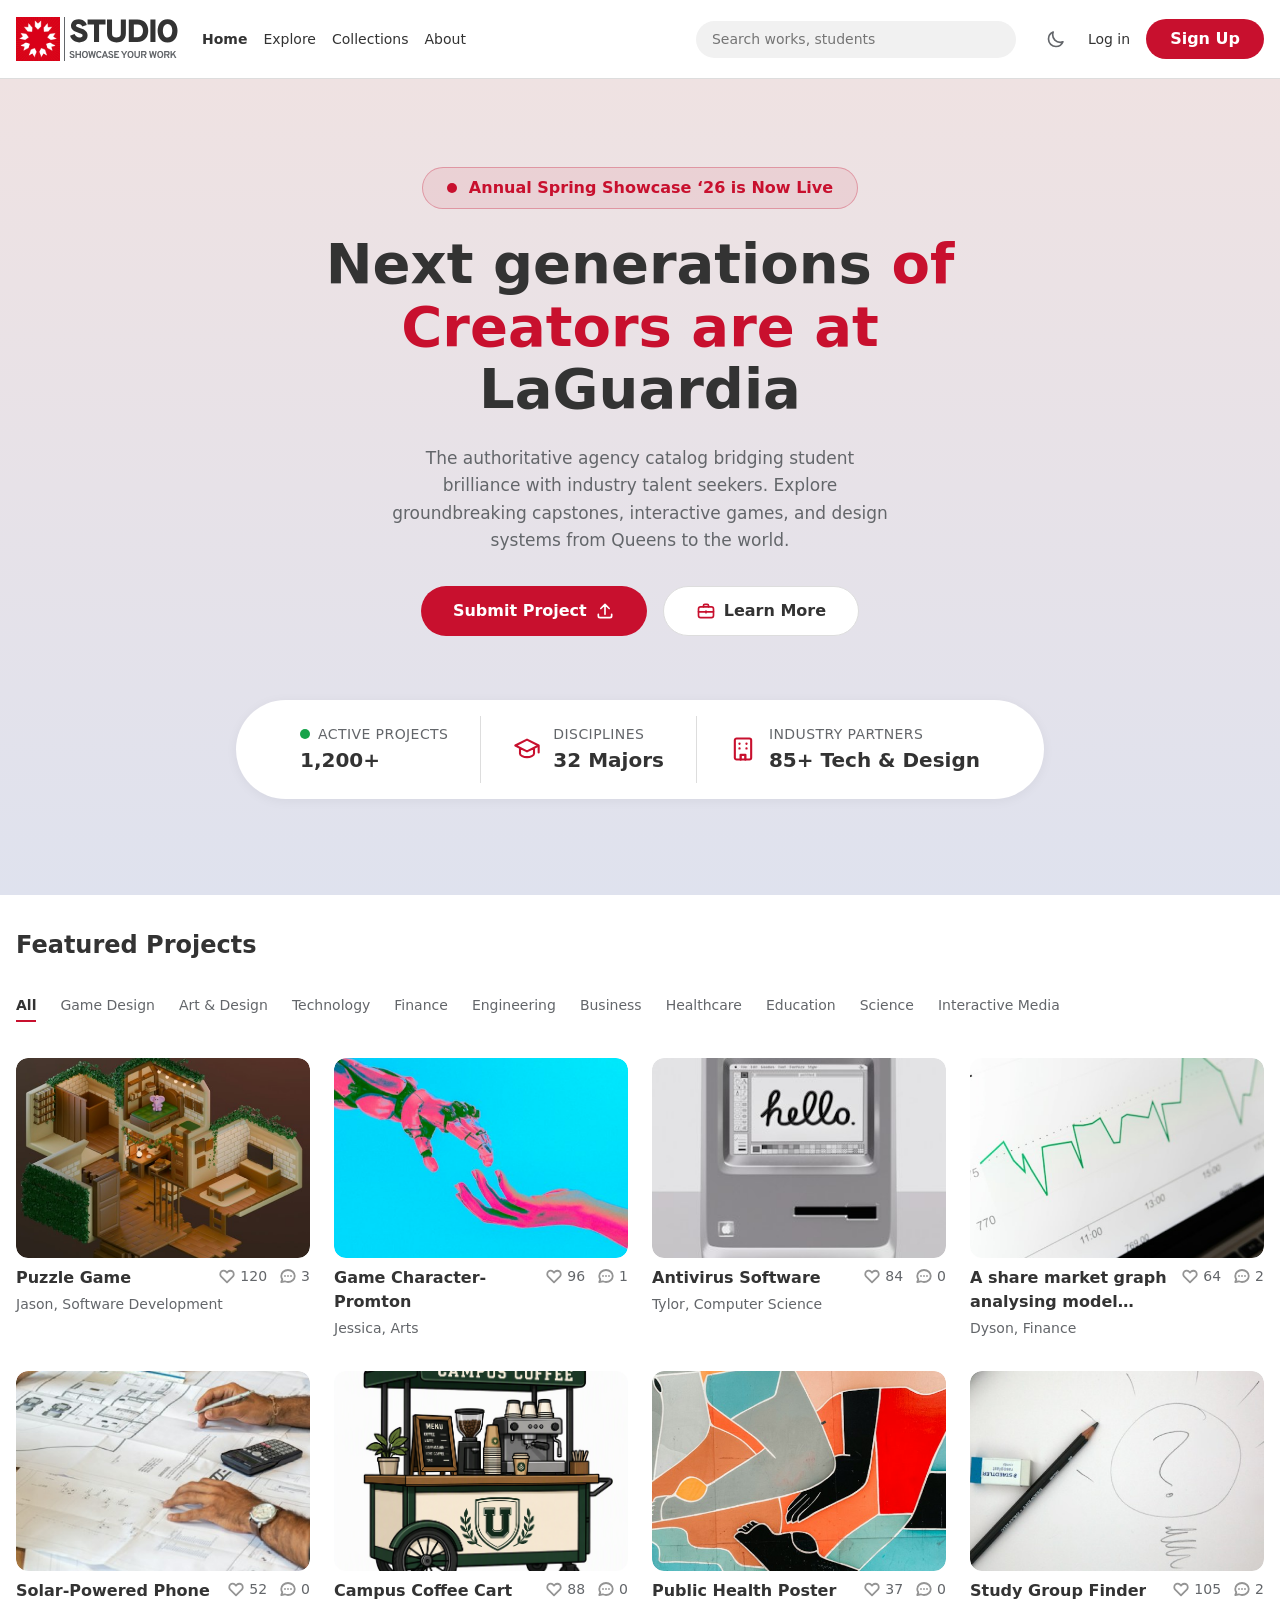
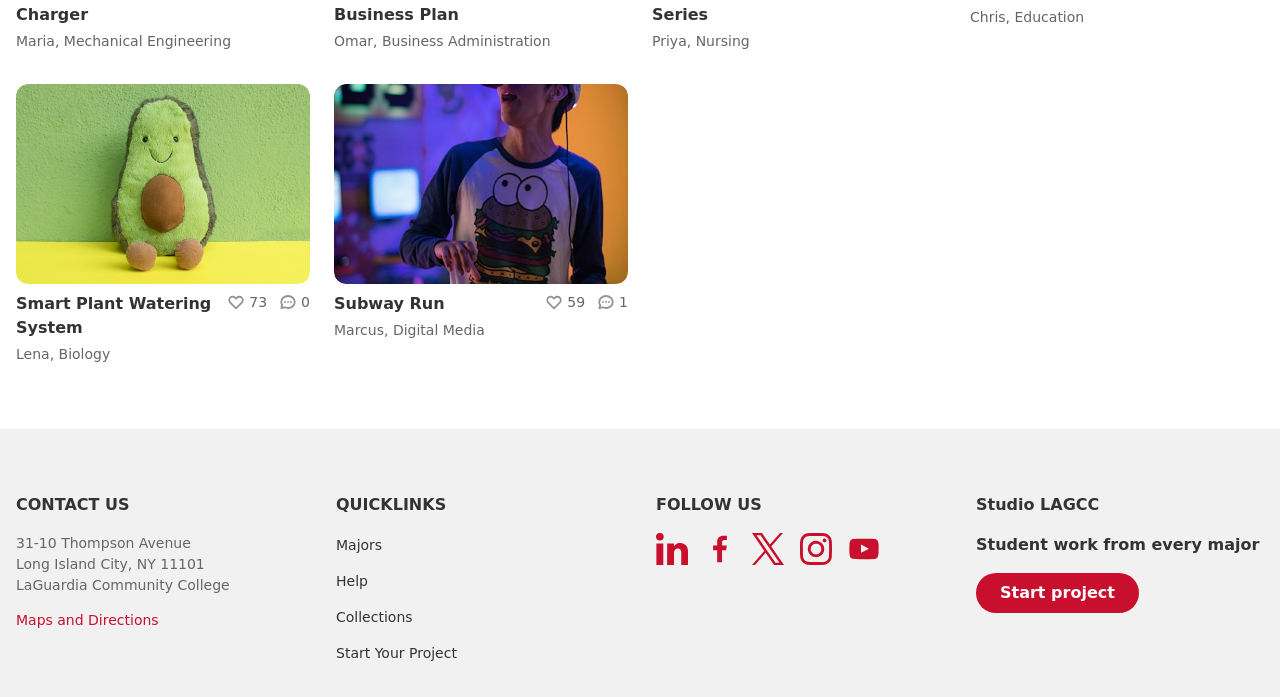
==== index.html @ 6a5e12cf "Update index.html" ====
<!doctype html>
<html lang="en">
<head>
  <meta charset="utf-8">
  <meta name="viewport" content="width=device-width, initial-scale=1">
  <title>LAGCC STUDIO</title>
  <link rel="stylesheet" href="css/variables.css">
  <link rel="stylesheet" href="css/styles.css">
  <link rel="stylesheet" href="css/components.css">
  <script src="js/theme.js"></script>
</head>
<body>
  <header class="site-header">
    <div class="container site-header__inner">
      <a class="site-logo" href="index.html"><img class="logo--light" src="assets/images/logo-horizontal.svg" alt="LAGCC STUDIO, home" width="162" height="46"><img class="logo--dark" src="assets/images/logo-horizontal-dark.svg" alt="LAGCC STUDIO, home" width="162" height="46"></a>
      <nav class="site-nav" aria-label="Main">
        <ul>
          <li><a href="index.html" aria-current="page">Home</a></li>
          <li><a href="index.html#projects">Explore</a></li>
          <li><a href="index.html">Collections</a></li>
          <li><a href="index.html">About</a></li>
        </ul>
      </nav>
      <input class="site-search" id="site-search" type="search" placeholder="Search works, students" aria-label="Search projects">
      <div class="site-actions">
        <button class="icon-button icon-button--plain" type="button" id="theme-toggle" aria-label="Switch to dark theme">
          <svg class="icon-moon" width="24" height="24" viewBox="0 0 24 24" fill="none" aria-hidden="true"><path d="M20.3542 15.3542C19.3176 15.7708 18.1856 16.0001 17 16.0001C12.0294 16.0001 8 11.9706 8 7.00006C8 5.81449 8.22924 4.68246 8.64581 3.64587C5.33648 4.9758 3 8.21507 3 12.0001C3 16.9706 7.02944 21.0001 12 21.0001C15.785 21.0001 19.0243 18.6636 20.3542 15.3542Z" stroke="currentColor" stroke-width="2" stroke-linecap="round" stroke-linejoin="round"/></svg>
          <svg class="icon-sun" width="24" height="24" viewBox="0 0 24 24" fill="none" aria-hidden="true" hidden><circle cx="12" cy="12" r="4" stroke="currentColor" stroke-width="2"/><path d="M12 2v2M12 20v2M4.93 4.93l1.41 1.41M17.66 17.66l1.41 1.41M2 12h2M20 12h2M4.93 19.07l1.41-1.41M17.66 6.34l1.41-1.41" stroke="currentColor" stroke-width="2" stroke-linecap="round"/></svg>
        </button>
        <a class="header-avatar" id="profile-link" href="my-profile.html" aria-label="Your profile" hidden><svg class="avatar-icon" viewBox="0 0 24 24" fill="currentColor" aria-hidden="true"><circle cx="12" cy="8.5" r="4"/><path d="M4 21c0-4.4 3.6-7 8-7s8 2.6 8 7z"/></svg><img id="header-avatar-img" src="" alt="" hidden></a>
        <a href="login.html" id="auth-link">Log in</a>
        <a class="button" href="signup.html" id="header-cta">Sign Up</a>
      </div>
    </div>
  </header>

  <main>
    <section class="hero" id="hero">
      <div class="container">
        <p class="hero__badge"><span class="hero__badge-dot" aria-hidden="true"></span>Annual Spring Showcase &#8216;26 is Now Live</p>
        <h1>Next generations <span class="hero__accent">of Creators are at</span> LaGuardia</h1>
        <p class="hero__text">The authoritative agency catalog bridging student brilliance with industry talent seekers. Explore groundbreaking capstones, interactive games, and design systems from Queens to the world.</p>
        <div class="hero__actions">
          <a class="button hero__submit" href="submit.html">Submit Project <svg viewBox="0 0 24 24" fill="none" aria-hidden="true"><path d="M12 16V4m0 0L7 9m5-5 5 5M4 16v2a2 2 0 0 0 2 2h12a2 2 0 0 0 2-2v-2" stroke="currentColor" stroke-width="2" stroke-linecap="round" stroke-linejoin="round"/></svg></a>
          <a class="hero__learn" href="#projects"><svg viewBox="0 0 24 24" fill="none" aria-hidden="true"><rect x="3" y="7" width="18" height="13" rx="2.5" stroke="currentColor" stroke-width="2"/><path d="M9 7V5.5A1.5 1.5 0 0 1 10.5 4h3A1.5 1.5 0 0 1 15 5.5V7M3 13h18M12 12v2" stroke="currentColor" stroke-width="2" stroke-linecap="round"/></svg>Learn More</a>
        </div>
        <ul class="hero-stats" aria-label="STUDIO at a glance">
          <li class="hero-stat">
            <span class="hero-stat__label"><span class="hero-stat__dot" aria-hidden="true"></span>Active Projects</span>
            <span class="hero-stat__value">1,200+</span>
          </li>
          <li class="hero-stat hero-stat--icon">
            <svg viewBox="0 0 24 24" fill="none" aria-hidden="true"><path d="M12 4 2 9l10 5 10-5-10-5zM6 11.5V16c0 1.5 3 3 6 3s6-1.5 6-3v-4.5M22 9v6" stroke="currentColor" stroke-width="1.8" stroke-linecap="round" stroke-linejoin="round"/></svg>
            <span class="hero-stat__body"><span class="hero-stat__label">Disciplines</span><span class="hero-stat__value">32 Majors</span></span>
          </li>
          <li class="hero-stat hero-stat--icon">
            <svg viewBox="0 0 24 24" fill="none" aria-hidden="true"><rect x="5" y="3" width="14" height="18" rx="1.5" stroke="currentColor" stroke-width="1.8"/><path d="M9 7.5h.01M15 7.5h.01M9 11.5h.01M15 11.5h.01M10 21v-4h4v4" stroke="currentColor" stroke-width="2" stroke-linecap="round" stroke-linejoin="round"/></svg>
            <span class="hero-stat__body"><span class="hero-stat__label">Industry Partners</span><span class="hero-stat__value">85+ Tech &amp; Design</span></span>
          </li>
        </ul>
      </div>
    </section>

    <section class="section" id="projects">
      <div class="container">
        <h2>Featured Projects</h2>
        <div class="chips" role="group" aria-label="Filter by category">
          <button class="chip" type="button" aria-pressed="true">All</button>
          <button class="chip" type="button" aria-pressed="false">Game Design</button>
          <button class="chip" type="button" aria-pressed="false">Art &amp; Design</button>
          <button class="chip" type="button" aria-pressed="false">Technology</button>
          <button class="chip" type="button" aria-pressed="false">Finance</button>
          <button class="chip" type="button" aria-pressed="false">Engineering</button>
          <button class="chip" type="button" aria-pressed="false">Business</button>
          <button class="chip" type="button" aria-pressed="false">Healthcare</button>
          <button class="chip" type="button" aria-pressed="false">Education</button>
          <button class="chip" type="button" aria-pressed="false">Science</button>
          <button class="chip" type="button" aria-pressed="false">Interactive Media</button>
        </div>
        <div class="project-grid" id="project-grid"></div>
        <p class="visually-hidden" id="result-count" role="status"></p>
        <div class="no-results" id="no-results" hidden>
          <p class="no-results__title" id="no-results-text"></p>
          <p>Try a different word or category.</p>
          <button class="button button--secondary" type="button" id="clear-filters">Clear filters</button>
        </div>
      </div>
    </section>
      <section class="page-message" id="gallery-message" role="status" hidden>
      <p class="page-message__title" id="gallery-message-title"></p>
      <p id="gallery-message-text"></p>
      <button class="button button--secondary" type="button" id="gallery-retry" hidden>Try Again</button>
    </section>
  </main>

    <template id="project-card-template">
          <article class="project-card">
            <div class="project-card__media">
              <a href="#"><img class="project-card__image" src="" alt=""></a>
              <div class="project-card__tools">
                <button class="icon-button" type="button" aria-pressed="false" aria-label="Save project"><svg viewBox="0 0 36 36" fill="none" aria-hidden="true"><path d="M23.8346 25.5V12.1667C23.8346 11.2462 23.0884 10.5 22.168 10.5H13.8346C12.9142 10.5 12.168 11.2462 12.168 12.1667V25.5L18.0013 22.5833L23.8346 25.5Z" stroke="currentColor" stroke-width="2" stroke-linecap="round" stroke-linejoin="round"/></svg></button>
                <button class="icon-button" type="button" aria-label="Share project"><svg viewBox="40 0 36 36" fill="none" aria-hidden="true"><path d="M55.2366 19.1183C55.4051 18.7818 55.5 18.402 55.5 18C55.5 17.598 55.4051 17.2182 55.2366 16.8817M55.2366 19.1183C54.8261 19.9376 53.9787 20.5 53 20.5C51.6193 20.5 50.5 19.3807 50.5 18C50.5 16.6193 51.6193 15.5 53 15.5C53.9787 15.5 54.8261 16.0624 55.2366 16.8817M55.2366 19.1183L60.7634 21.8817M55.2366 16.8817L60.7634 14.1183M60.7634 14.1183C61.1739 14.9376 62.0213 15.5 63 15.5C64.3807 15.5 65.5 14.3807 65.5 13C65.5 11.6193 64.3807 10.5 63 10.5C61.6193 10.5 60.5 11.6193 60.5 13C60.5 13.402 60.5949 13.7818 60.7634 14.1183ZM60.7634 21.8817C60.5949 22.2182 60.5 22.598 60.5 23C60.5 24.3807 61.6193 25.5 63 25.5C64.3807 25.5 65.5 24.3807 65.5 23C65.5 21.6193 64.3807 20.5 63 20.5C62.0213 20.5 61.1739 21.0624 60.7634 21.8817Z" stroke="currentColor" stroke-width="2" stroke-linecap="round" stroke-linejoin="round"/></svg></button>
              </div>
            </div>
            <div class="project-card__row">
              <h3 class="project-card__title"><a href="#"></a></h3>
              <p class="project-card__stats">
                <span class="stat"><svg viewBox="0 0 20 22" fill="none" aria-hidden="true"><path d="M3.59835 11.5683C2.13388 10.1039 2.13388 7.7295 3.59835 6.26504C5.06282 4.80057 7.43718 4.80057 8.90165 6.26504L10 7.36343L11.0983 6.26504C12.5628 4.80057 14.9372 4.80057 16.4016 6.26504C17.8661 7.7295 17.8661 10.1039 16.4017 11.5683L10 17.97L3.59835 11.5683Z" stroke="currentColor" stroke-width="2" stroke-linecap="round" stroke-linejoin="round"/></svg><span class="js-likes"></span><span class="visually-hidden"> likes</span></span>
                <span class="stat"><svg viewBox="52 0 20 22" fill="none" aria-hidden="true"><path d="M58.6667 11H58.675M62 11H62.0083M65.3333 11H65.3417M69.5 11C69.5 14.6819 66.1421 17.6666 62 17.6666C60.7173 17.6666 59.5098 17.3804 58.4539 16.8759L54.5 17.6666L55.6625 14.5667C54.9263 13.5353 54.5 12.3119 54.5 11C54.5 7.31808 57.8579 4.33331 62 4.33331C66.1421 4.33331 69.5 7.31808 69.5 11Z" stroke="currentColor" stroke-width="2" stroke-linecap="round" stroke-linejoin="round"/></svg><span class="js-comments"></span><span class="visually-hidden"> comments</span></span>
              </p>
            </div>
            <p class="project-card__meta"><a class="js-creator" href="#"></a>, <span class="js-major"></span></p>
          </article>
  </template>

  <footer class="site-footer">
    <div class="container site-footer__grid">
      <section class="footer-col" aria-labelledby="footer-contact">
        <h2 class="footer-col__title" id="footer-contact">Contact Us</h2>
        <address class="footer-address">
          31-10 Thompson Avenue<br>
          Long Island City, NY 11101<br>
          LaGuardia Community College
        </address>
        <a class="footer-link--accent" href="https://www.google.com/maps/search/?api=1&amp;query=31-10+Thompson+Avenue+Long+Island+City+NY+11101">Maps and Directions</a>
      </section>

      <section class="footer-col" aria-labelledby="footer-links">
        <h2 class="footer-col__title" id="footer-links">Quicklinks</h2>
        <ul>
          <li><a href="#">Majors</a></li>
          <li><a href="#">Help</a></li>
          <li><a href="index.html">Collections</a></li>
          <li><a href="submit.html">Start Your Project</a></li>
        </ul>
      </section>

      <section class="footer-col" aria-labelledby="footer-follow">
        <h2 class="footer-col__title" id="footer-follow">Follow Us</h2>
        <!-- LaGuardia CC official accounts -->
        <ul class="footer-social">
          <li><a href="https://www.linkedin.com/school/laguardia-community-college/" target="_blank" rel="noopener noreferrer" aria-label="LinkedIn (opens in a new tab)"><img src="assets/icons/linkedin.svg" alt="" width="32" height="32"></a></li>
          <li><a href="https://www.facebook.com/LaGuardiaCC" target="_blank" rel="noopener noreferrer" aria-label="Facebook (opens in a new tab)"><img src="assets/icons/facebook.svg" alt="" width="32" height="32"></a></li>
          <li><a href="https://x.com/LaGuardiaCC" target="_blank" rel="noopener noreferrer" aria-label="X (opens in a new tab)"><img src="assets/icons/x.svg" alt="" width="32" height="32"></a></li>
          <li><a href="https://www.instagram.com/LaGuardiaCC/" target="_blank" rel="noopener noreferrer" aria-label="Instagram (opens in a new tab)"><img src="assets/icons/instagram.svg" alt="" width="32" height="32"></a></li>
          <li><a href="https://www.youtube.com/user/LaGuardiaCCollege" target="_blank" rel="noopener noreferrer" aria-label="YouTube (opens in a new tab)"><img src="assets/icons/youtube.svg" alt="" width="32" height="32"></a></li>
        </ul>
      </section>

      <section class="footer-col" aria-labelledby="footer-brand">
        <h2 class="footer-col__title footer-col__title--brand" id="footer-brand">Studio LAGCC</h2>
        <p>Student work from every major</p>
        <a class="button" href="submit.html">Start project</a>
      </section>
    </div>
  </footer>
  <script src="js/auth.js"></script>
  <script src="js/data.js"></script>
  <script src="js/bookmarks.js"></script>
  <script src="js/cards.js"></script>
  <script src="js/filter.js"></script>
  <script src="js/app.js"></script>
</body>
</html>
---- css/variables.css ----
:root {
  /* colors */
  --color-brand-red: #C8102E;   /* from Figma */
  --color-bg: #FFFFFF;
  --color-surface: #F1F1F1;
  --color-text: #333333;
  --color-text-muted: #63666A;
  --color-border: #DDDDDD;
  --color-focus: #1A5FD0;
  --color-brand-red-hover: #A80D26;   /* darker red for button hover */
  --color-link-hover: #C8102E;        /* text turns red on hover */
  --transition: 0.18s ease;
  --hero-from: #EFE2E2;               /* hero gradient, top to bottom */
  --hero-to: #DFE2EE;

  /* typography (system fonts until the real ones are confirmed) */
  --font-body: system-ui, -apple-system, "Segoe UI", Roboto, sans-serif;
  --text-sm: 0.875rem;
  --text-base: 1rem;
  --text-lg: 1.25rem;
  --text-xl: clamp(1.75rem, 4vw, 3rem); /* grows and shrinks with the screen */

  /* spacing */
  --space-1: 4px;
  --space-2: 8px;
  --space-3: 12px;
  --space-4: 16px;
  --space-6: 24px;
  --space-8: 32px;
  --space-12: 64px;

  /* layout */
  --container-max: 1440px;
  --gutter: 16px;
  --radius: 8px;
  --radius-card: 12px;
}

/* dark theme: theme.js sets data-theme="dark" on <html>. Colors sampled from the Figma dark frames. */
[data-theme="dark"] {
  color-scheme: dark;
  --color-bg: #1E1E1E;
  --color-surface: #333333;
  --color-text: #F1F1F1;
  --color-text-muted: #949494;
  --color-border: #3A3A3A;   /* not visible in the Figma frames, so this is our guess */
  --color-focus: #7AB0FF;
  --color-brand-red-hover: #E02344;   /* lighter in dark mode so it stays visible */
  --hero-from: #2A1E21;
  --hero-to: #1F2230;
  --color-link-hover: #FF7A8A;        /* the brand red is too dark to read as text on dark */
}
---- css/styles.css ----
*, *::before, *::after { box-sizing: border-box; }

body {
  margin: 0;
  font-family: var(--font-body);
  font-size: var(--text-base);
  line-height: 1.5;
  color: var(--color-text);
  background: var(--color-bg);
}

img { max-width: 100%; display: block; }

[hidden] { display: none !important; }

:focus-visible { outline: 3px solid var(--color-focus); outline-offset: 2px; }

/* centered, never wider than 1440px, shrinks on small screens */
.container {
  width: 100%;
  max-width: var(--container-max);
  margin-inline: auto;
  padding-inline: var(--gutter);
}

/* buttons and icon buttons */
.button {
  display: inline-block;
  padding: var(--space-2) var(--space-6);
  background: var(--color-brand-red);
  color: #fff;
  font-weight: 600;
  text-decoration: none;
  border-radius: 999px;
}
.icon-button {
  width: 32px;
  height: 32px;
  border: 0;
  border-radius: 50%;
  background: var(--color-bg);
  cursor: pointer;
}
.icon-button--plain {
  display: grid;
  place-items: center;
  background: none;
  color: var(--color-text-muted);   /* the icon takes this color */
}

/* header */
.site-header { border-bottom: 1px solid var(--color-border); }
.site-header__inner {
  display: flex;
  flex-wrap: wrap;            /* items drop to a new row on small screens */
  align-items: center;
  gap: var(--space-4) var(--space-6);
  padding-block: var(--space-4);
}
.site-logo { display: block; line-height: 0; }
.site-logo img { height: 46px; width: auto; }
.site-nav ul, .site-actions { display: flex; align-items: center; gap: var(--space-4); list-style: none; margin: 0; padding: 0; }
.site-nav a, .site-actions a:not(.button) { color: var(--color-text); text-decoration: none; font-size: var(--text-sm); }
.site-search {
  flex: 1 1 200px;
  max-width: 320px;
  margin-left: auto;
  padding: var(--space-2) var(--space-4);
  border: 0;
  border-radius: 999px;
  background: var(--color-surface);
  font: inherit;
  font-size: var(--text-sm);
}

@media (max-width: 700px) {
  .site-actions { margin-left: auto; }
  .site-nav { order: 3; width: 100%; }
  .site-search { order: 4; flex-basis: 100%; max-width: none; margin-left: 0; }
}

/* hero */
.hero { padding-block: var(--space-12) calc(var(--space-12) * 1.5); text-align: center; background: linear-gradient(to bottom, var(--hero-from), var(--hero-to)); }
.hero h1 { max-width: 14.5em; margin: 0 auto var(--space-6); font-size: clamp(2.25rem, 4.4vw, 3.5rem); line-height: 1.12; }
.hero__accent { color: var(--color-brand-red); }
.hero__text { max-width: 30em; margin: 0 auto var(--space-8); font-size: 1.0625rem; line-height: 1.6; color: var(--color-text-muted); }
.link-arrow { margin-left: var(--space-4); color: var(--color-text); }

/* sections */
.section { padding-block: var(--space-8); }
.section h2 { margin: 0 0 var(--space-4); }

/* footer */
.site-footer { background: var(--color-surface); padding-block: var(--space-12) var(--space-8); margin-top: var(--space-8); }
.site-footer__grid { display: grid; grid-template-columns: repeat(auto-fit, minmax(200px, 1fr)); gap: var(--space-8); }
.footer-col__title { margin: 0 0 var(--space-4); font-size: var(--text-base); font-weight: 700; text-transform: uppercase; }
.footer-col__title--brand { text-transform: none; }
.footer-col ul { display: grid; gap: var(--space-3); list-style: none; margin: 0; padding: 0; }
.footer-col .footer-social { display: flex; flex-wrap: wrap; gap: var(--space-3) var(--space-4); }
.footer-social img { display: block; }
.footer-col a:not(.button) { color: var(--color-text); font-size: var(--text-sm); text-decoration: none; }
.footer-col a:not(.button):hover { text-decoration: underline; }
.footer-address { margin-bottom: var(--space-3); font-style: normal; font-size: var(--text-sm); color: var(--color-text-muted); }
.footer-col p { margin: 0 0 var(--space-4); font-weight: 600; }
.footer-col a.footer-link--accent { color: var(--color-brand-red); }
---- css/components.css ----
/* category chips (scroll sideways when they do not fit) */
.chips {
  display: flex;
  gap: var(--space-6);
  overflow-x: auto;
  padding-block: var(--space-3);
  margin-bottom: var(--space-6);
}
.chip {
  flex: none;
  background: none;
  border: 0;
  border-bottom: 2px solid transparent;
  padding: var(--space-1) 0;
  font: inherit;
  font-size: var(--text-sm);
  color: var(--color-text-muted);
  cursor: pointer;
}
.chip[aria-pressed="true"] {
  color: var(--color-text);
  font-weight: 600;
  border-bottom-color: var(--color-brand-red);
}

/* grid: as many columns as fit, each at least 280px (4 columns at 1440px) */
.project-grid {
  display: grid;
  grid-template-columns: repeat(auto-fill, minmax(280px, 1fr));
  gap: var(--space-8) var(--space-6);
}

/* project card */
.project-card__media { position: relative; }
.project-card__image {
  width: 100%;
  height: 200px;               /* fixed height keeps every card the same size */
  object-fit: cover;
  border-radius: var(--radius-card);
}
.project-card__tools {
  position: absolute;
  top: var(--space-2);
  right: var(--space-2);
  display: flex;
  gap: var(--space-2);
}
.project-card__tools .icon-button { width: 36px; height: 36px; padding: 0; color: #000; }
.icon-button svg { display: block; width: 100%; height: 100%; }
.icon-button[aria-pressed="true"] path { fill: currentColor; }   /* saved bookmark is filled */
.project-card__row {
  display: flex;
  justify-content: space-between;
  gap: var(--space-2);
  margin-top: var(--space-2);
}
.project-card__title {
  margin: 0;
  font-size: var(--text-base);
  display: -webkit-box;        /* 2-line clamp */
  -webkit-line-clamp: 2;
  -webkit-box-orient: vertical;
  overflow: hidden;
}
.project-card__title a { color: inherit; text-decoration: none; }
.project-card__stats { display: flex; align-items: center; align-self: flex-start; gap: var(--space-3); margin: 0; flex: none; font-size: var(--text-sm); color: var(--color-text-muted); }
.stat { display: inline-flex; align-items: center; gap: var(--space-1); }
.stat svg { width: 18px; height: 20px; color: #949494; }   /* icon color from Figma */
.visually-hidden { position: absolute; width: 1px; height: 1px; overflow: hidden; clip: rect(0 0 0 0); white-space: nowrap; }
.project-card__meta { margin: var(--space-1) 0 0; font-size: var(--text-sm); color: var(--color-text-muted); }

/* full-page message (error or no data): fills the space between header and footer */
.page-message {
  display: flex;
  flex-direction: column;
  align-items: center;
  justify-content: center;
  min-height: 60vh;
  padding: var(--space-12) var(--gutter);
  text-align: center;
}
.page-message p { margin: 0 0 var(--space-4); }
.page-message__title { font-weight: 700; }

/* gray button, used for "Try Again" */
.button--secondary {
  border: 0;
  border-radius: var(--radius);
  background: var(--color-border);
  color: var(--color-text);
  font: inherit;
  font-weight: 600;
  cursor: pointer;
}

/* creator name on a card links to the student's profile */
.project-card__meta a { color: inherit; text-decoration: none; }
.project-card__meta a:hover { text-decoration: underline; }

/* profile page */
.breadcrumb ol { display: flex; flex-wrap: wrap; gap: var(--space-2); margin: var(--space-4) 0 var(--space-6); padding: 0; list-style: none; font-size: var(--text-sm); }
.breadcrumb li + li::before { content: "/"; margin-right: var(--space-2); }
.breadcrumb a { color: inherit; }
.breadcrumb [aria-current="page"] { font-weight: 600; }

.profile-header { padding-bottom: var(--space-8); border-bottom: 1px solid var(--color-border); }
.profile-avatar { display: grid; place-items: center; width: 120px; height: 120px; border-radius: 50%; background: var(--color-border); color: var(--color-text-muted); font-size: 3rem; font-weight: 700; }
.profile-name { margin: var(--space-4) 0 var(--space-1); font-size: var(--text-xl); line-height: 1.15; }
.profile-major { margin: 0 0 var(--space-6); color: var(--color-text-muted); }
.button--dark { background: #000; color: #fff; border-radius: var(--radius); }

.profile-projects { padding-block: var(--space-8); }
.profile-projects h2 { margin: 0 0 var(--space-6); font-size: var(--text-xl); }
.count { margin-left: var(--space-1); font-size: var(--text-base); font-weight: 400; color: var(--color-text-muted); }

/* dark theme touch-ups */
[data-theme="dark"] .button--dark { background: #fff; color: #000; }
.logo--dark { display: none; }
[data-theme="dark"] .logo--light { display: none; }
[data-theme="dark"] .logo--dark { display: block; }
[data-theme="dark"] .project-card__tools .icon-button { background: #fff; }   /* keep the white circles on top of thumbnails */
[data-theme="dark"] .footer-social img { filter: brightness(0) invert(1); }   /* Figma shows white social icons in dark */
[data-theme="dark"] .footer-col a:not(.button):not(.footer-link--accent) { color: var(--color-text-muted); }

/* login and sign up pages */
.auth-page { background: var(--color-surface); min-height: 100vh; display: flex; flex-direction: column; }
.auth-header { padding-block: var(--space-6); }
.auth-main { flex: 1; display: flex; align-items: flex-start; justify-content: center; padding: var(--space-4) var(--gutter) var(--space-12); }
.auth-card { width: 100%; max-width: 650px; padding: var(--space-8) var(--space-6) var(--space-12); background: var(--color-bg); border-radius: var(--radius-card); }
.auth-title { margin: 0 0 var(--space-8); text-align: center; color: var(--color-brand-red); font-size: var(--text-xl); line-height: 1.3; }
.auth-title span { display: block; }
.auth-form, .auth-secondary, .auth-or { max-width: 566px; margin-inline: auto; }
.auth-lead { margin: 0 0 var(--space-4); font-size: var(--text-sm); }
.auth-field { margin-bottom: var(--space-4); }
.auth-input-wrap { position: relative; }
.auth-input { width: 100%; height: 44px; padding: 0 var(--space-4); border: 1px solid var(--color-text); border-radius: var(--radius); background: var(--color-bg); color: var(--color-text); font: inherit; }
.auth-input::placeholder { color: var(--color-text-muted); }
.auth-input[aria-invalid="true"] { border-color: var(--color-brand-red); }
.auth-input-wrap .auth-input { padding-right: 72px; }
.auth-show { position: absolute; top: 0; right: 0; height: 44px; padding: 0 var(--space-4); border: 0; background: none; color: var(--color-text); font: inherit; cursor: pointer; }
.auth-error { margin: var(--space-1) 0 0; color: var(--color-brand-red); font-size: var(--text-sm); }
.auth-remember { display: flex; align-items: center; gap: var(--space-2); margin: var(--space-4) 0 var(--space-6); font-weight: 600; }
.auth-remember input { width: 18px; height: 18px; }
.auth-submit { width: 100%; height: 52px; border: 0; border-radius: var(--radius); background: var(--color-brand-red); color: #fff; font: inherit; font-weight: 600; font-size: var(--text-lg); cursor: pointer; }
.auth-submit:hover { filter: brightness(0.92); }
.auth-or { display: flex; align-items: center; gap: var(--space-4); margin-block: var(--space-6); color: var(--color-brand-red); font-size: var(--text-lg); font-weight: 600; }
.auth-or::before, .auth-or::after { content: ""; flex: 1; height: 4px; background: var(--color-brand-red); }
.auth-or span { line-height: 1; }
.auth-secondary { display: block; height: 52px; line-height: 50px; border: 1px solid var(--color-text); border-radius: var(--radius); color: var(--color-brand-red); font-size: var(--text-lg); font-weight: 600; text-align: center; text-decoration: none; }
.auth-secondary:hover { background: var(--color-surface); }
.auth-switch { max-width: 566px; margin: var(--space-6) auto 0; text-align: center; font-size: var(--text-sm); }
.auth-switch a { color: var(--color-brand-red); font-weight: 600; }

/* search / filter: nothing matched */
.no-results { padding-block: var(--space-12); text-align: center; }
.no-results__title { margin: 0 0 var(--space-2); font-size: var(--text-lg); font-weight: 600; }

/* logged-in header icon */
.header-avatar { display: grid; place-items: center; width: 32px; height: 32px; overflow: hidden; border-radius: 50%; background: var(--color-border); color: var(--color-text-muted); }
.header-avatar img { width: 100%; height: 100%; object-fit: cover; }
.avatar-icon { width: 70%; height: 70%; }

/* your own profile: pencil buttons appear on hover or keyboard focus */
.profile-header--mine .profile-avatar { position: relative; overflow: hidden; }
.profile-avatar img { position: absolute; inset: 0; width: 100%; height: 100%; object-fit: cover; }
.profile-avatar .avatar-icon { width: 60%; height: 60%; }
.editable { position: relative; display: flex; align-items: center; gap: var(--space-2); width: fit-content; }
.editable--avatar { margin-bottom: var(--space-2); }
.edit-pencil { display: grid; place-items: center; width: 32px; height: 32px; padding: 0; border: 1px solid var(--color-border); border-radius: 50%; background: var(--color-bg); color: var(--color-text); cursor: pointer; opacity: 0; transition: opacity 0.15s; }
.edit-pencil svg { width: 16px; height: 16px; }
.editable:hover .edit-pencil, .editable:focus-within .edit-pencil, .edit-pencil:focus-visible { opacity: 1; }
@media (hover: none) { .edit-pencil { opacity: 1; } }   /* phones have no hover */
.editable--avatar .edit-pencil { position: absolute; right: 0; bottom: 0; }
.inline-input { height: 40px; min-width: 260px; padding: 0 var(--space-3); border: 1px solid var(--color-text); border-radius: var(--radius); background: var(--color-bg); color: var(--color-text); font: inherit; }
.inline-input--name { font-size: var(--text-xl); font-weight: 700; height: 56px; }
.profile-major.is-placeholder { font-style: italic; }
.count--red { color: var(--color-brand-red); font-size: var(--text-lg); font-weight: 700; }
.new-project-tile { display: grid; place-items: center; min-height: 200px; border: 2px dashed var(--color-text-muted); border-radius: var(--radius-card); color: var(--color-text); font-size: var(--text-lg); text-decoration: none; }
.new-project-tile:hover { background: var(--color-surface); }

/* bookmark button: filled when saved */
.icon-button[aria-pressed="true"] { color: var(--color-brand-red); }
.icon-button[aria-pressed="true"] svg path { fill: currentColor; }

/* Projects | Saved tabs on your profile */
.profile-tabs { display: flex; gap: var(--space-6); margin-bottom: var(--space-6); border-bottom: 1px solid var(--color-border); }
.profile-tab { padding: var(--space-2) 0; border: 0; border-bottom: 3px solid transparent; background: none; color: var(--color-text-muted); font: inherit; font-size: var(--text-xl); font-weight: 700; cursor: pointer; }
.profile-tab[aria-selected="true"] { border-bottom-color: var(--color-text); color: var(--color-text); }
.profile-tab .count { margin-left: var(--space-1); }

/* ---------- hover and focus effects (from the Figma prototype) ---------- */

/* nav and header links: red + underline (the underline means it is not color alone) */
.site-nav a, .site-actions a:not(.button), .link-arrow, .footer-col a:not(.button):not(.footer-link--accent), .chip, .profile-tab {
  transition: color var(--transition), border-color var(--transition);
}
.site-nav a:hover, .site-nav a:focus-visible,
.site-actions a:not(.button):hover, .site-actions a:not(.button):focus-visible {
  color: var(--color-link-hover);
  text-decoration: underline;
  text-decoration-thickness: 2px;
  text-underline-offset: 6px;
}
.link-arrow:hover, .footer-col a:not(.button):hover { color: var(--color-link-hover); }
.chip:hover { color: var(--color-text); border-bottom-color: var(--color-border); }
.chip[aria-pressed="true"]:hover { border-bottom-color: var(--color-brand-red); }
.profile-tab:hover { color: var(--color-text); }

/* buttons: darker red */
.button, .auth-submit { transition: background-color var(--transition); }
.button:hover, .auth-submit:hover { background: var(--color-brand-red-hover); filter: none; }
.button--secondary:hover { background: var(--color-border); filter: brightness(0.94); }
.button--dark:hover { background: #333; }
[data-theme="dark"] .button--dark:hover { background: #ddd; }

/* small round buttons */
.icon-button { transition: transform var(--transition), background-color var(--transition), color var(--transition); }
.icon-button--plain:hover { color: var(--color-text); }
.project-card__tools .icon-button:hover { transform: scale(1.1); background: #F1F1F1; }
.header-avatar { transition: opacity var(--transition); }
.header-avatar:hover { opacity: 0.8; }
.site-search { transition: background-color var(--transition); }
.site-search:hover { background: var(--color-border); }
.footer-social img { transition: transform var(--transition); }
.footer-social a:hover img { transform: scale(1.15); }
.new-project-tile, .auth-secondary { transition: background-color var(--transition); }

/* project cards: image zooms inside its frame, title turns red, buttons appear */
.project-card__media > a { display: block; overflow: hidden; border-radius: var(--radius-card); }
.project-card__image { transition: transform 0.3s ease; }
.project-card:hover .project-card__image, .project-card:focus-within .project-card__image { transform: scale(1.05); }
.project-card__title a { transition: color var(--transition); }
.project-card:hover .project-card__title a, .project-card:focus-within .project-card__title a { color: var(--color-link-hover); }

.project-card__tools { opacity: 0; transition: opacity var(--transition); }
.project-card:hover .project-card__tools,
.project-card:focus-within .project-card__tools,
.project-card:has([aria-pressed="true"]) .project-card__tools { opacity: 1; }   /* a saved card keeps its buttons */
@media (hover: none) { .project-card__tools { opacity: 1; } }                      /* phones have no hover */

/* people who ask their system for less motion get no animation */
@media (prefers-reduced-motion: reduce) {
  *, *::before, *::after { transition: none !important; }
  .project-card:hover .project-card__image, .project-card:focus-within .project-card__image,
  .footer-social a:hover img, .project-card__tools .icon-button:hover { transform: none; }
}

/* ---------- hero (new design) ---------- */
.hero__badge { display: inline-flex; align-items: center; gap: var(--space-3); margin: var(--space-6) 0 var(--space-6); padding: var(--space-2) var(--space-6); border: 1px solid color-mix(in srgb, var(--color-brand-red) 30%, transparent); border-radius: 999px; background: color-mix(in srgb, var(--color-brand-red) 8%, transparent); color: var(--color-brand-red); font-weight: 600; }
[data-theme="dark"] .hero__badge { color: var(--color-link-hover); }
.hero__badge-dot { width: 10px; height: 10px; border-radius: 50%; background: var(--color-brand-red); }
.hero__actions { display: flex; flex-wrap: wrap; justify-content: center; gap: var(--space-4); margin-bottom: var(--space-12); }
.hero__actions svg { width: 20px; height: 20px; flex: none; }
.hero__submit, .hero__learn { display: inline-flex; align-items: center; gap: var(--space-2); padding: var(--space-3) var(--space-8); border-radius: 999px; font-weight: 600; text-decoration: none; }
.hero__learn { border: 1px solid var(--color-border); background: var(--color-bg); color: var(--color-text); transition: background-color var(--transition), border-color var(--transition); }
.hero__learn svg { color: var(--color-brand-red); }
.hero__learn:hover { border-color: var(--color-brand-red); }

.hero-stats { display: flex; flex-wrap: wrap; justify-content: center; width: fit-content; max-width: 100%; margin: 0 auto; padding: var(--space-4) var(--space-8); list-style: none; background: var(--color-bg); border-radius: 999px; text-align: left; box-shadow: 0 2px 12px rgba(0, 0, 0, 0.05); }
.hero-stat { display: flex; align-items: center; gap: var(--space-3); padding: var(--space-2) var(--space-8); }
.hero-stat + .hero-stat { border-left: 1px solid var(--color-border); }
.hero-stat:first-child { flex-direction: column; align-items: flex-start; gap: 0; }
.hero-stat__body { display: flex; flex-direction: column; }
.hero-stat > svg { width: 28px; height: 28px; flex: none; color: var(--color-brand-red); }
.hero-stat__label { display: flex; align-items: center; gap: var(--space-2); font-size: var(--text-sm); letter-spacing: 0.03em; text-transform: uppercase; color: var(--color-text-muted); }
.hero-stat__dot { width: 10px; height: 10px; border-radius: 50%; background: #16A34A; }
.hero-stat__value { font-size: var(--text-lg); font-weight: 700; color: var(--color-text); }
@media (max-width: 760px) {
  .hero-stats { flex-direction: column; align-items: stretch; width: 100%; border-radius: var(--radius-card); }
  .hero-stat + .hero-stat { border-left: 0; border-top: 1px solid var(--color-border); }
}
.site-nav a[aria-current="page"] { font-weight: 600; }
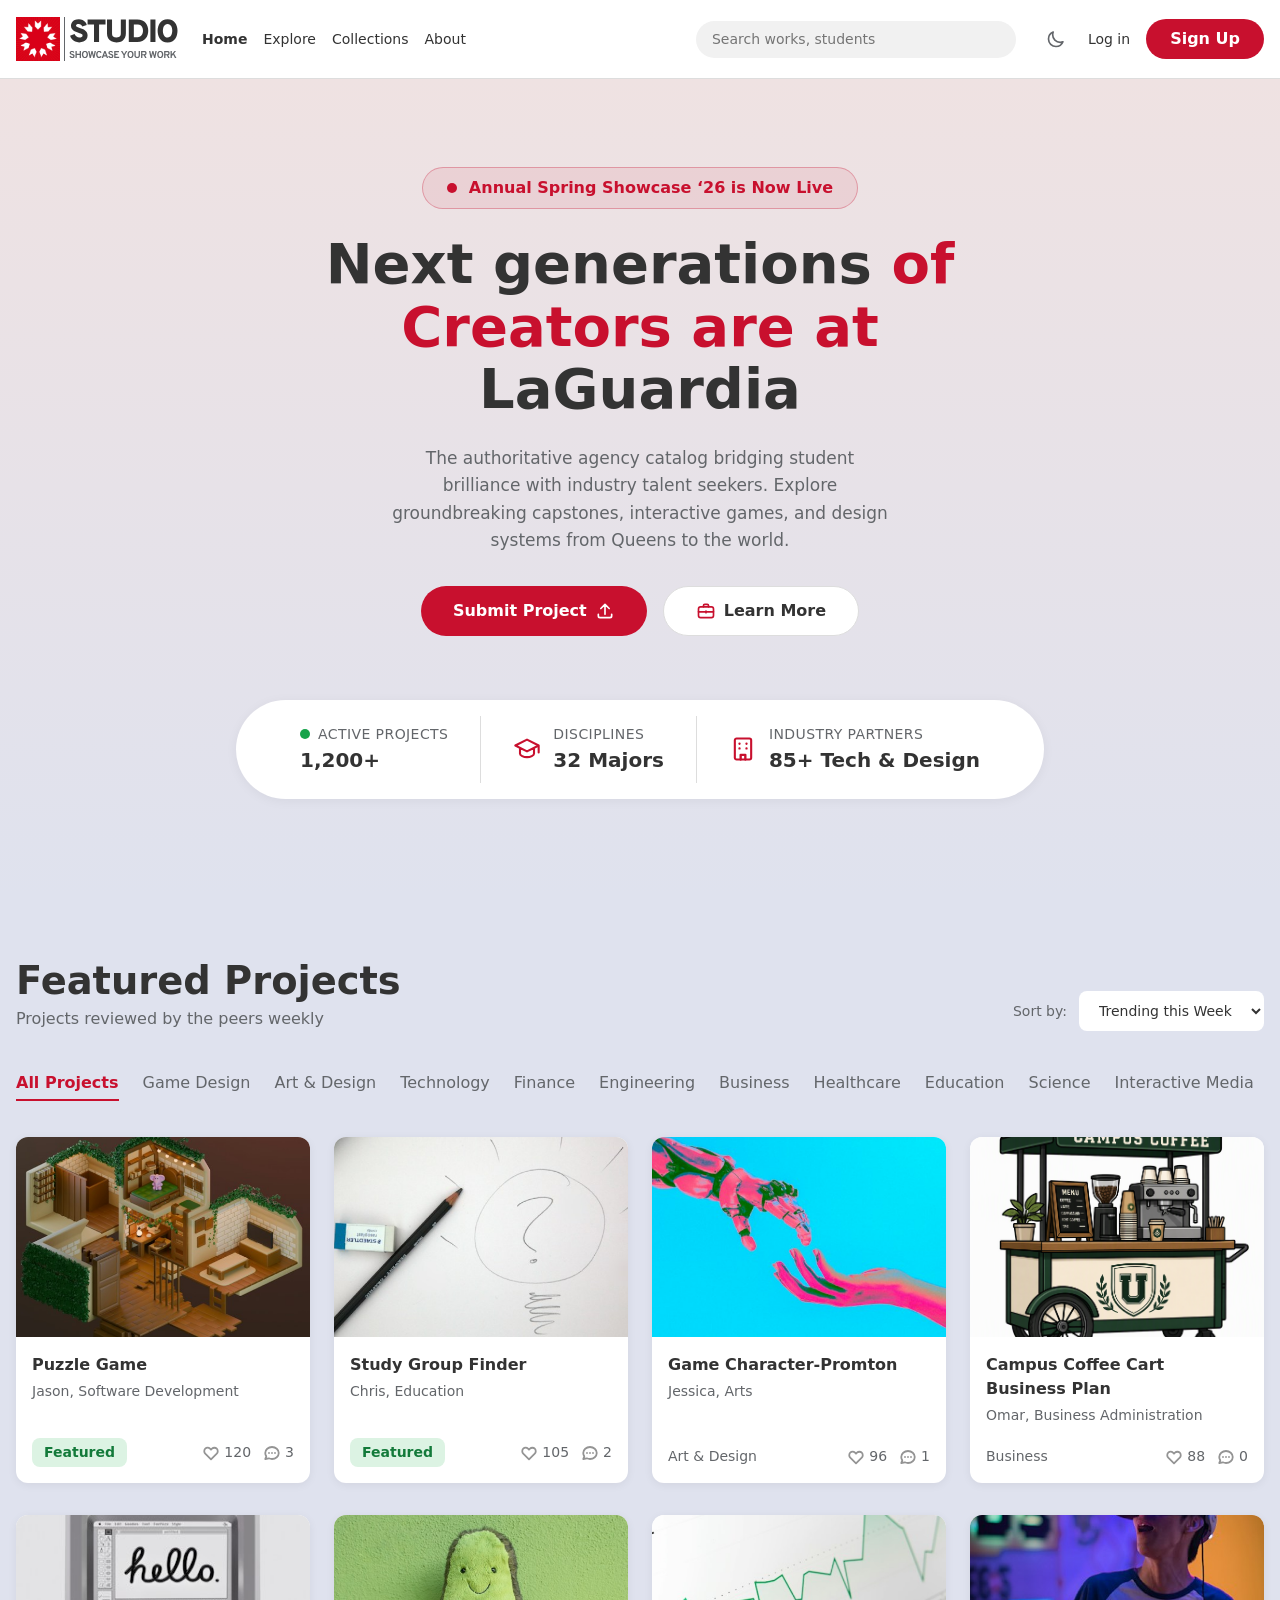
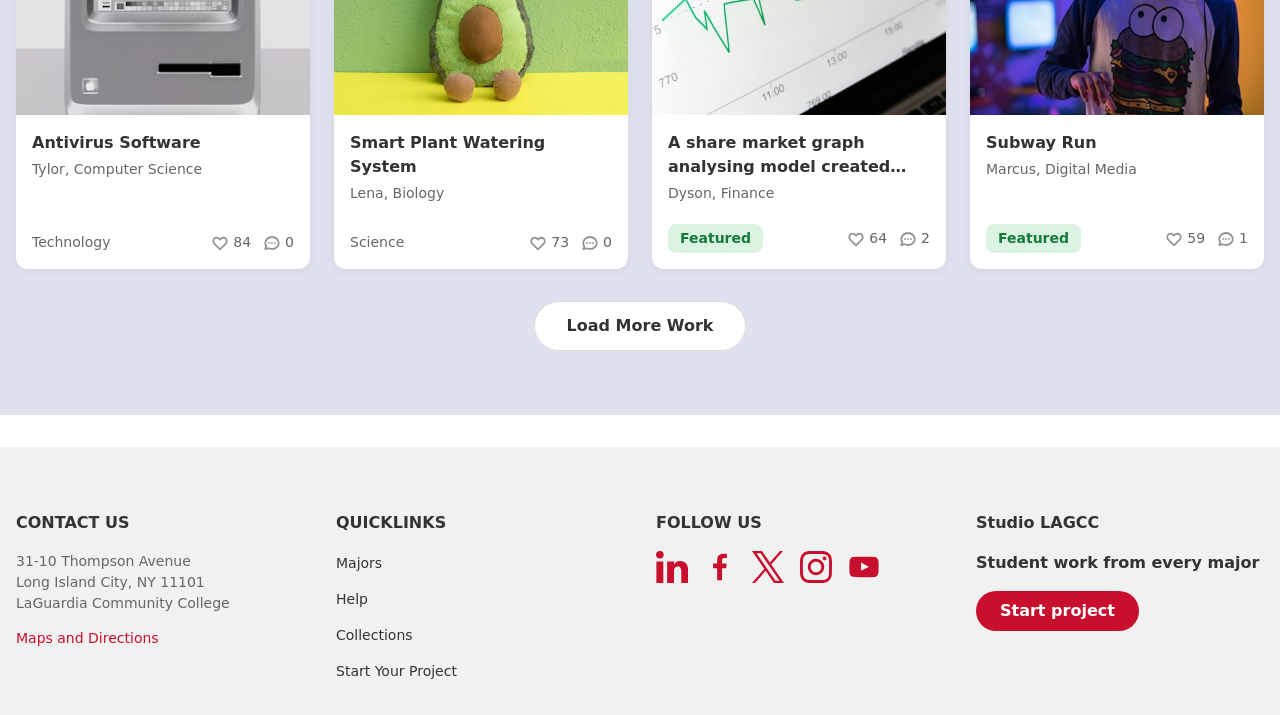
==== commit c7ea28c9: "Update index.html" ====
--- a/index.html
+++ b/index.html
@@ -61,24 +61,40 @@
       </div>
     </section>
 
-    <section class="section" id="projects">
+    <section class="section section--featured" id="projects">
       <div class="container">
-        <h2>Featured Projects</h2>
+        <div class="section-head">
+          <div>
+            <h2>Featured Projects</h2>
+            <p class="section-sub">Projects reviewed by the peers weekly</p>
+          </div>
+          <div class="sort">
+            <label for="sort-select">Sort by:</label>
+            <select id="sort-select" class="sort__select">
+              <option value="trending">Trending this Week</option>
+              <option value="newest">Newest</option>
+              <option value="comments">Most Commented</option>
+            </select>
+          </div>
+        </div>
         <div class="chips" role="group" aria-label="Filter by category">
-          <button class="chip" type="button" aria-pressed="true">All</button>
-          <button class="chip" type="button" aria-pressed="false">Game Design</button>
-          <button class="chip" type="button" aria-pressed="false">Art &amp; Design</button>
-          <button class="chip" type="button" aria-pressed="false">Technology</button>
-          <button class="chip" type="button" aria-pressed="false">Finance</button>
-          <button class="chip" type="button" aria-pressed="false">Engineering</button>
-          <button class="chip" type="button" aria-pressed="false">Business</button>
-          <button class="chip" type="button" aria-pressed="false">Healthcare</button>
-          <button class="chip" type="button" aria-pressed="false">Education</button>
-          <button class="chip" type="button" aria-pressed="false">Science</button>
-          <button class="chip" type="button" aria-pressed="false">Interactive Media</button>
+          <button class="chip" type="button" data-category="All" aria-pressed="true">All Projects</button>
+          <button class="chip" type="button" data-category="Game Design" aria-pressed="false">Game Design</button>
+          <button class="chip" type="button" data-category="Art &amp; Design" aria-pressed="false">Art &amp; Design</button>
+          <button class="chip" type="button" data-category="Technology" aria-pressed="false">Technology</button>
+          <button class="chip" type="button" data-category="Finance" aria-pressed="false">Finance</button>
+          <button class="chip" type="button" data-category="Engineering" aria-pressed="false">Engineering</button>
+          <button class="chip" type="button" data-category="Business" aria-pressed="false">Business</button>
+          <button class="chip" type="button" data-category="Healthcare" aria-pressed="false">Healthcare</button>
+          <button class="chip" type="button" data-category="Education" aria-pressed="false">Education</button>
+          <button class="chip" type="button" data-category="Science" aria-pressed="false">Science</button>
+          <button class="chip" type="button" data-category="Interactive Media" aria-pressed="false">Interactive Media</button>
         </div>
         <div class="project-grid" id="project-grid"></div>
         <p class="visually-hidden" id="result-count" role="status"></p>
+        <div class="load-more" id="load-more-wrap" hidden>
+          <button class="load-more__button" type="button" id="load-more">Load More Work</button>
+        </div>
         <div class="no-results" id="no-results" hidden>
           <p class="no-results__title" id="no-results-text"></p>
           <p>Try a different word or category.</p>
@@ -102,14 +118,17 @@
                 <button class="icon-button" type="button" aria-label="Share project"><svg viewBox="40 0 36 36" fill="none" aria-hidden="true"><path d="M55.2366 19.1183C55.4051 18.7818 55.5 18.402 55.5 18C55.5 17.598 55.4051 17.2182 55.2366 16.8817M55.2366 19.1183C54.8261 19.9376 53.9787 20.5 53 20.5C51.6193 20.5 50.5 19.3807 50.5 18C50.5 16.6193 51.6193 15.5 53 15.5C53.9787 15.5 54.8261 16.0624 55.2366 16.8817M55.2366 19.1183L60.7634 21.8817M55.2366 16.8817L60.7634 14.1183M60.7634 14.1183C61.1739 14.9376 62.0213 15.5 63 15.5C64.3807 15.5 65.5 14.3807 65.5 13C65.5 11.6193 64.3807 10.5 63 10.5C61.6193 10.5 60.5 11.6193 60.5 13C60.5 13.402 60.5949 13.7818 60.7634 14.1183ZM60.7634 21.8817C60.5949 22.2182 60.5 22.598 60.5 23C60.5 24.3807 61.6193 25.5 63 25.5C64.3807 25.5 65.5 24.3807 65.5 23C65.5 21.6193 64.3807 20.5 63 20.5C62.0213 20.5 61.1739 21.0624 60.7634 21.8817Z" stroke="currentColor" stroke-width="2" stroke-linecap="round" stroke-linejoin="round"/></svg></button>
               </div>
             </div>
-            <div class="project-card__row">
+            <div class="project-card__body">
               <h3 class="project-card__title"><a href="#"></a></h3>
-              <p class="project-card__stats">
-                <span class="stat"><svg viewBox="0 0 20 22" fill="none" aria-hidden="true"><path d="M3.59835 11.5683C2.13388 10.1039 2.13388 7.7295 3.59835 6.26504C5.06282 4.80057 7.43718 4.80057 8.90165 6.26504L10 7.36343L11.0983 6.26504C12.5628 4.80057 14.9372 4.80057 16.4016 6.26504C17.8661 7.7295 17.8661 10.1039 16.4017 11.5683L10 17.97L3.59835 11.5683Z" stroke="currentColor" stroke-width="2" stroke-linecap="round" stroke-linejoin="round"/></svg><span class="js-likes"></span><span class="visually-hidden"> likes</span></span>
+              <p class="project-card__meta"><a class="js-creator" href="#"></a>, <span class="js-major"></span></p>
+              <div class="project-card__foot">
+                <span class="project-card__tag js-tag"></span>
+                <p class="project-card__stats">
+                  <span class="stat"><svg viewBox="0 0 20 22" fill="none" aria-hidden="true"><path d="M3.59835 11.5683C2.13388 10.1039 2.13388 7.7295 3.59835 6.26504C5.06282 4.80057 7.43718 4.80057 8.90165 6.26504L10 7.36343L11.0983 6.26504C12.5628 4.80057 14.9372 4.80057 16.4016 6.26504C17.8661 7.7295 17.8661 10.1039 16.4017 11.5683L10 17.97L3.59835 11.5683Z" stroke="currentColor" stroke-width="2" stroke-linecap="round" stroke-linejoin="round"/></svg><span class="js-likes"></span><span class="visually-hidden"> likes</span></span>
                 <span class="stat"><svg viewBox="52 0 20 22" fill="none" aria-hidden="true"><path d="M58.6667 11H58.675M62 11H62.0083M65.3333 11H65.3417M69.5 11C69.5 14.6819 66.1421 17.6666 62 17.6666C60.7173 17.6666 59.5098 17.3804 58.4539 16.8759L54.5 17.6666L55.6625 14.5667C54.9263 13.5353 54.5 12.3119 54.5 11C54.5 7.31808 57.8579 4.33331 62 4.33331C66.1421 4.33331 69.5 7.31808 69.5 11Z" stroke="currentColor" stroke-width="2" stroke-linecap="round" stroke-linejoin="round"/></svg><span class="js-comments"></span><span class="visually-hidden"> comments</span></span>
-              </p>
+                </p>
+              </div>
             </div>
-            <p class="project-card__meta"><a class="js-creator" href="#"></a>, <span class="js-major"></span></p>
           </article>
   </template>
 
--- a/css/variables.css
+++ b/css/variables.css
@@ -10,6 +10,7 @@
   --color-brand-red-hover: #A80D26;   /* darker red for button hover */
   --color-link-hover: #C8102E;        /* text turns red on hover */
   --transition: 0.18s ease;
+  --shadow-card: 0 2px 10px rgba(0, 0, 0, 0.06);
   --hero-from: #EFE2E2;               /* hero gradient, top to bottom */
   --hero-to: #DFE2EE;
 
--- a/css/components.css
+++ b/css/components.css
@@ -18,7 +18,7 @@
   cursor: pointer;
 }
 .chip[aria-pressed="true"] {
-  color: var(--color-text);
+  color: var(--color-brand-red);
   font-weight: 600;
   border-bottom-color: var(--color-brand-red);
 }
@@ -36,7 +36,6 @@
   width: 100%;
   height: 200px;               /* fixed height keeps every card the same size */
   object-fit: cover;
-  border-radius: var(--radius-card);
 }
 .project-card__tools {
   position: absolute;
@@ -48,12 +47,6 @@
 .project-card__tools .icon-button { width: 36px; height: 36px; padding: 0; color: #000; }
 .icon-button svg { display: block; width: 100%; height: 100%; }
 .icon-button[aria-pressed="true"] path { fill: currentColor; }   /* saved bookmark is filled */
-.project-card__row {
-  display: flex;
-  justify-content: space-between;
-  gap: var(--space-2);
-  margin-top: var(--space-2);
-}
 .project-card__title {
   margin: 0;
   font-size: var(--text-base);
@@ -67,7 +60,7 @@
 .stat { display: inline-flex; align-items: center; gap: var(--space-1); }
 .stat svg { width: 18px; height: 20px; color: #949494; }   /* icon color from Figma */
 .visually-hidden { position: absolute; width: 1px; height: 1px; overflow: hidden; clip: rect(0 0 0 0); white-space: nowrap; }
-.project-card__meta { margin: var(--space-1) 0 0; font-size: var(--text-sm); color: var(--color-text-muted); }
+.project-card__meta { margin: 0; font-size: var(--text-sm); color: var(--color-text-muted); }
 
 /* full-page message (error or no data): fills the space between header and footer */
 .page-message {
@@ -203,6 +196,7 @@
 }
 .link-arrow:hover, .footer-col a:not(.button):hover { color: var(--color-link-hover); }
 .chip:hover { color: var(--color-text); border-bottom-color: var(--color-border); }
+.chip[aria-pressed="true"]:hover { color: var(--color-brand-red); }
 .chip[aria-pressed="true"]:hover { border-bottom-color: var(--color-brand-red); }
 .profile-tab:hover { color: var(--color-text); }
 
@@ -226,7 +220,7 @@
 .new-project-tile, .auth-secondary { transition: background-color var(--transition); }
 
 /* project cards: image zooms inside its frame, title turns red, buttons appear */
-.project-card__media > a { display: block; overflow: hidden; border-radius: var(--radius-card); }
+.project-card__media > a { display: block; overflow: hidden; }
 .project-card__image { transition: transform 0.3s ease; }
 .project-card:hover .project-card__image, .project-card:focus-within .project-card__image { transform: scale(1.05); }
 .project-card__title a { transition: color var(--transition); }
@@ -270,3 +264,27 @@
   .hero-stat + .hero-stat { border-left: 0; border-top: 1px solid var(--color-border); }
 }
 .site-nav a[aria-current="page"] { font-weight: 600; }
+
+/* ---------- Featured Projects section (new design) ---------- */
+.section--featured { padding-block: var(--space-12); background: var(--hero-to); }
+.section-head { display: flex; flex-wrap: wrap; align-items: flex-end; justify-content: space-between; gap: var(--space-4); margin-bottom: var(--space-6); }
+.section--featured h2 { margin: 0; font-size: clamp(1.75rem, 3vw, 2.5rem); line-height: 1.15; }
+.section-sub { margin: var(--space-1) 0 0; color: var(--color-text-muted); }
+.sort { display: flex; align-items: center; gap: var(--space-3); font-size: var(--text-sm); color: var(--color-text-muted); }
+.sort__select { height: 40px; padding: 0 var(--space-4); border: 0; border-radius: var(--radius); background: var(--color-bg); color: var(--color-text); font: inherit; cursor: pointer; }
+.chip { font-size: var(--text-base); }
+
+.project-card { display: flex; flex-direction: column; overflow: hidden; border-radius: var(--radius-card); background: var(--color-bg); box-shadow: var(--shadow-card); transition: box-shadow var(--transition), transform var(--transition); }
+.project-card:hover, .project-card:focus-within { box-shadow: 0 8px 24px rgba(0, 0, 0, 0.12); transform: translateY(-2px); }
+.project-card__body { display: flex; flex-direction: column; flex: 1; gap: var(--space-1); padding: var(--space-4); }
+.project-card__foot { display: flex; align-items: center; justify-content: space-between; gap: var(--space-2); margin-top: auto; padding-top: var(--space-4); }
+.project-card__tag { color: var(--color-text-muted); font-size: var(--text-sm); }
+.project-card__tag--featured { padding: var(--space-1) var(--space-3); border-radius: var(--radius); background: #DCF3E3; color: #137A3A; font-weight: 600; }
+[data-theme="dark"] .project-card__tag--featured { background: #1E3B2A; color: #6FD596; }
+.project-card__stats { align-self: auto; }
+[data-theme="dark"] .project-card { border: 1px solid var(--color-border); }
+
+.load-more { display: flex; justify-content: center; margin-top: var(--space-8); }
+.load-more__button { padding: var(--space-3) var(--space-8); border: 1px solid var(--color-border); border-radius: 999px; background: var(--color-bg); color: var(--color-text); font: inherit; font-weight: 600; cursor: pointer; transition: border-color var(--transition), color var(--transition); }
+.load-more__button:hover { border-color: var(--color-brand-red); color: var(--color-brand-red); }
+@media (prefers-reduced-motion: reduce) { .project-card:hover, .project-card:focus-within { transform: none; } }
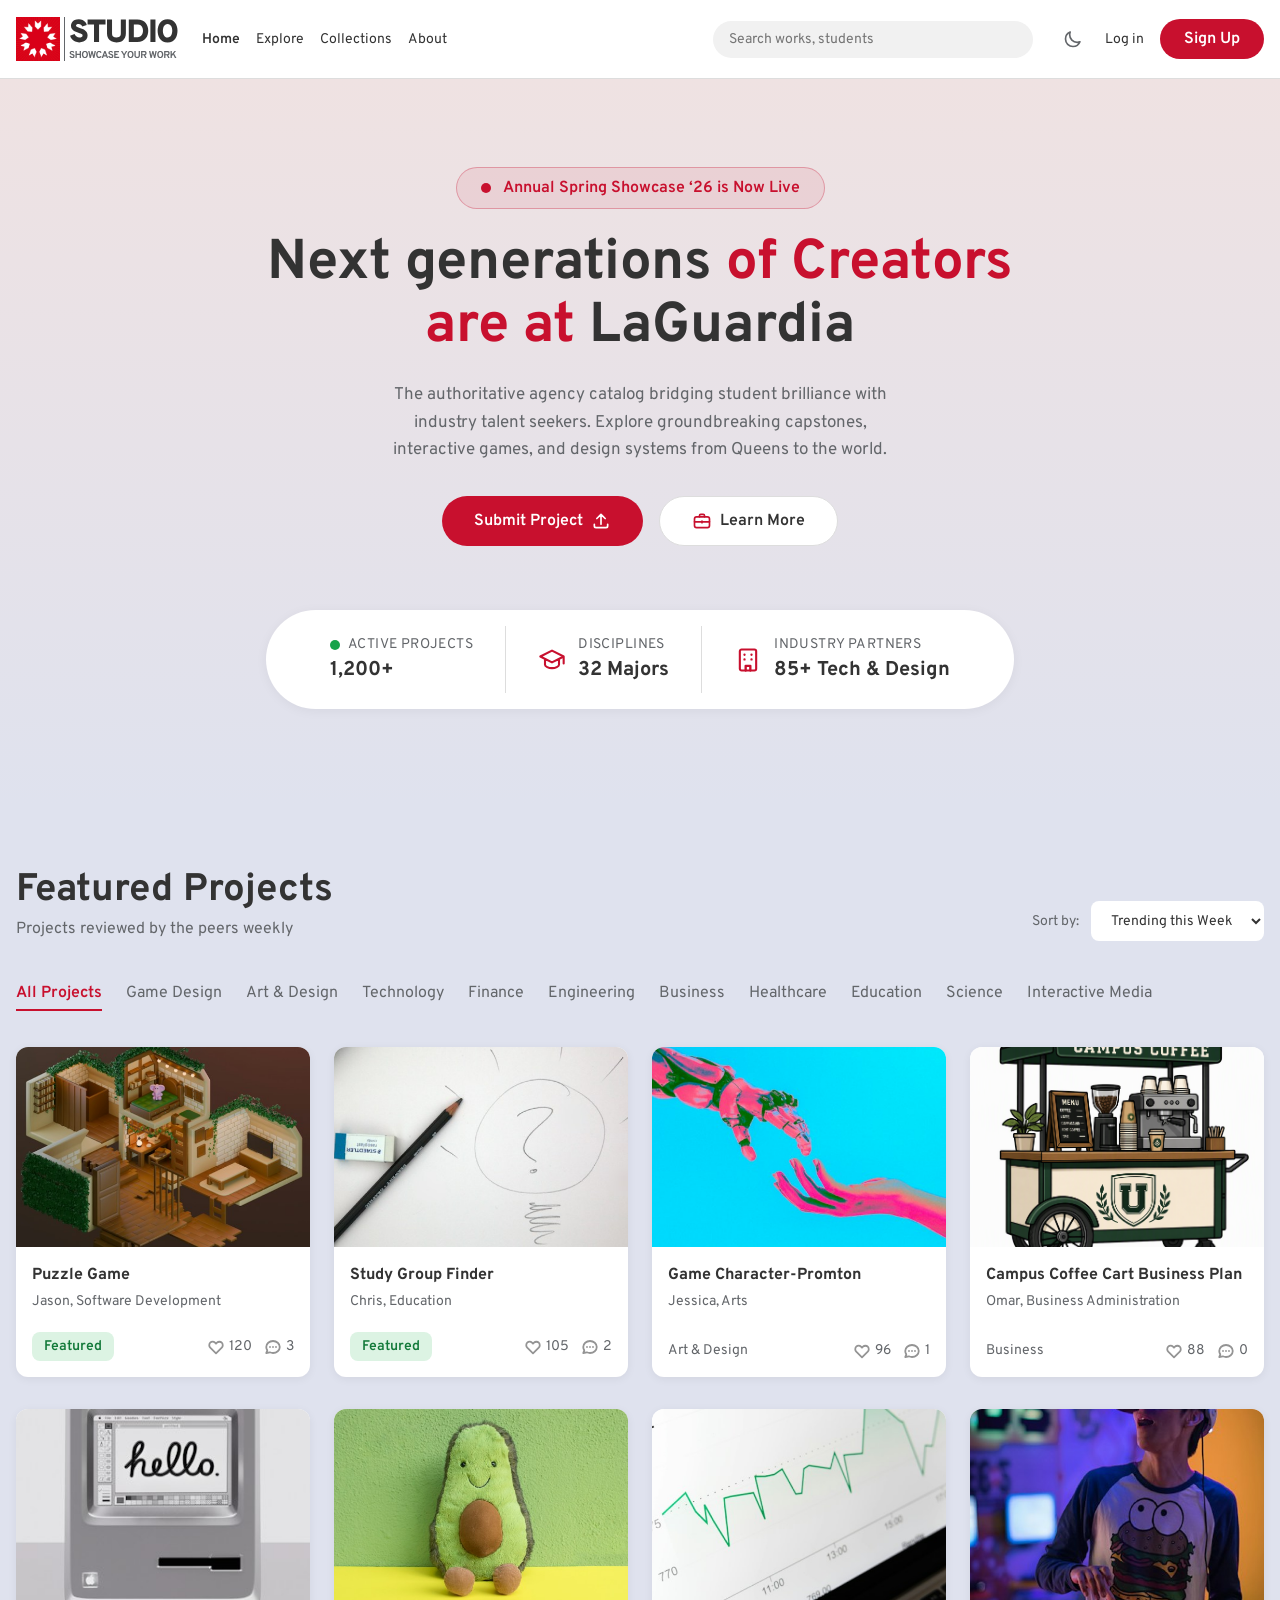
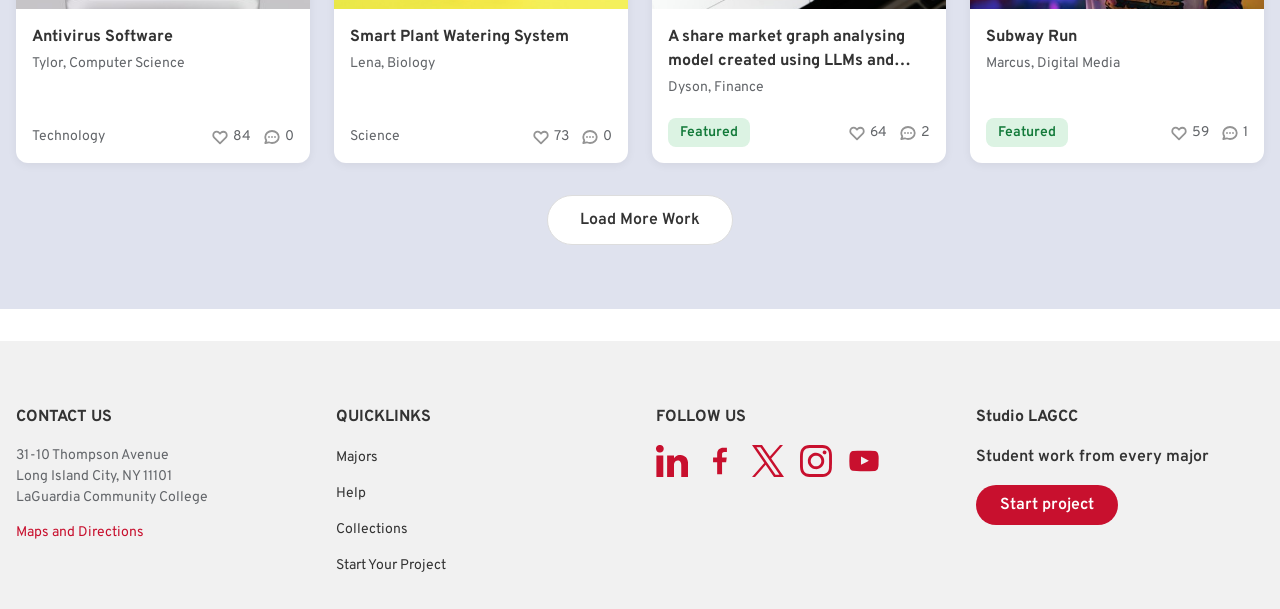
==== commit 58382922: "Update index.html" ====
--- a/index.html
+++ b/index.html
@@ -179,5 +179,6 @@
   <script src="js/cards.js"></script>
   <script src="js/filter.js"></script>
   <script src="js/app.js"></script>
+  <script src="js/hero.js"></script>
 </body>
 </html>
--- a/css/variables.css
+++ b/css/variables.css
@@ -14,8 +14,8 @@
   --hero-from: #EFE2E2;               /* hero gradient, top to bottom */
   --hero-to: #DFE2EE;
 
-  /* typography (system fonts until the real ones are confirmed) */
-  --font-body: system-ui, -apple-system, "Segoe UI", Roboto, sans-serif;
+  /* typography: Overpass (the Figma font), system fonts as backup */
+  --font-body: "Overpass", system-ui, -apple-system, "Segoe UI", Roboto, sans-serif;
   --text-sm: 0.875rem;
   --text-base: 1rem;
   --text-lg: 1.25rem;
--- a/css/styles.css
+++ b/css/styles.css
@@ -1,3 +1,12 @@
+/* Overpass, the font used in the Figma designs. One variable file covers every weight. */
+@font-face {
+  font-family: "Overpass";
+  src: url("../assets/fonts/overpass-latin-wght-normal.woff2") format("woff2");
+  font-weight: 100 900;
+  font-style: normal;
+  font-display: swap;
+}
+
 *, *::before, *::after { box-sizing: border-box; }
 
 body {
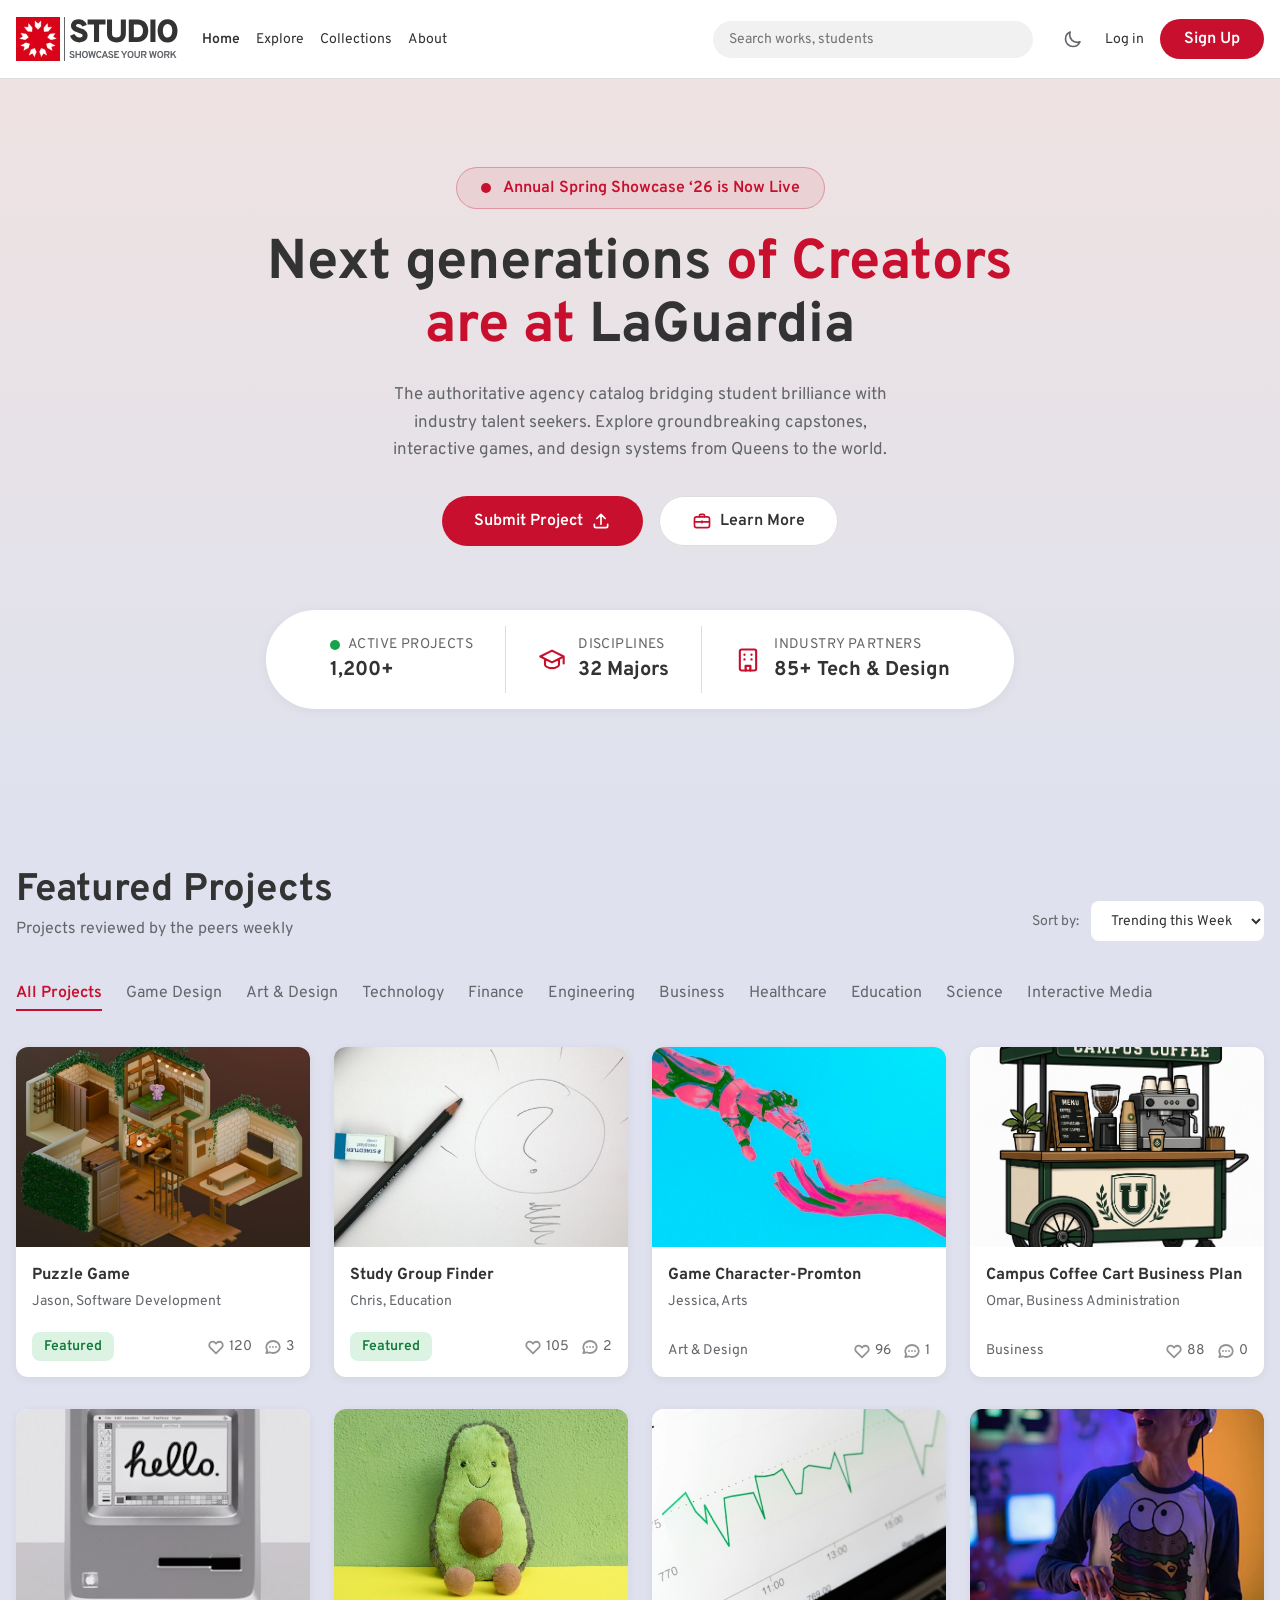
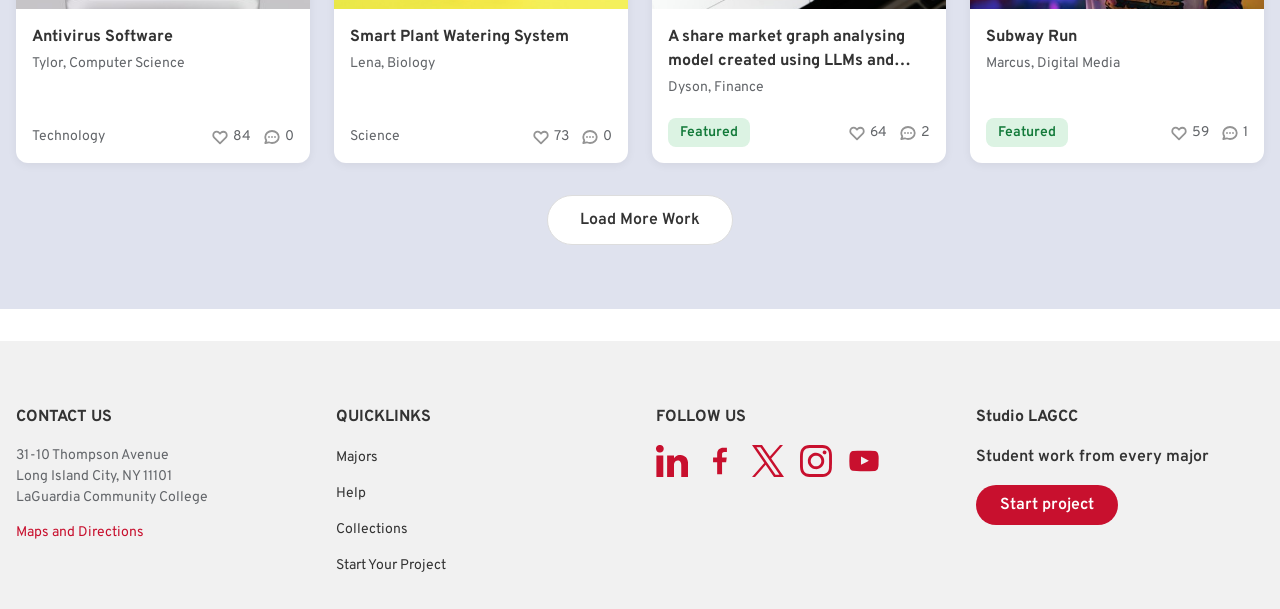
==== commit bfbfdb71: "Update index.html" ====
--- a/index.html
+++ b/index.html
@@ -16,7 +16,7 @@
       <nav class="site-nav" aria-label="Main">
         <ul>
           <li><a href="index.html" aria-current="page">Home</a></li>
-          <li><a href="index.html#projects">Explore</a></li>
+          <li class="nav-item"><a href="index.html#projects">Explore</a></li>
           <li><a href="index.html">Collections</a></li>
           <li><a href="index.html">About</a></li>
         </ul>
@@ -90,6 +90,8 @@
           <button class="chip" type="button" data-category="Science" aria-pressed="false">Science</button>
           <button class="chip" type="button" data-category="Interactive Media" aria-pressed="false">Interactive Media</button>
         </div>
+        <p class="active-filter" id="major-filter" hidden>Major: <strong id="major-name"></strong>
+          <button class="active-filter__clear" type="button" id="major-clear" aria-label="Clear major filter">&times;</button></p>
         <div class="project-grid" id="project-grid"></div>
         <p class="visually-hidden" id="result-count" role="status"></p>
         <div class="load-more" id="load-more-wrap" hidden>
@@ -175,6 +177,7 @@
   </footer>
   <script src="js/auth.js"></script>
   <script src="js/data.js"></script>
+  <script src="js/explore.js"></script>
   <script src="js/bookmarks.js"></script>
   <script src="js/cards.js"></script>
   <script src="js/filter.js"></script>
--- a/css/styles.css
+++ b/css/styles.css
@@ -68,7 +68,7 @@
 }
 .site-logo { display: block; line-height: 0; }
 .site-logo img { height: 46px; width: auto; }
-.site-nav ul, .site-actions { display: flex; align-items: center; gap: var(--space-4); list-style: none; margin: 0; padding: 0; }
+.site-nav > ul, .site-actions { display: flex; align-items: center; gap: var(--space-4); list-style: none; margin: 0; padding: 0; }
 .site-nav a, .site-actions a:not(.button) { color: var(--color-text); text-decoration: none; font-size: var(--text-sm); }
 .site-search {
   flex: 1 1 200px;
--- a/css/components.css
+++ b/css/components.css
@@ -288,3 +288,59 @@
 .load-more__button { padding: var(--space-3) var(--space-8); border: 1px solid var(--color-border); border-radius: 999px; background: var(--color-bg); color: var(--color-text); font: inherit; font-weight: 600; cursor: pointer; transition: border-color var(--transition), color var(--transition); }
 .load-more__button:hover { border-color: var(--color-brand-red); color: var(--color-brand-red); }
 @media (prefers-reduced-motion: reduce) { .project-card:hover, .project-card:focus-within { transform: none; } }
+
+/* hero fade (js/hero.js changes opacity and transform while you scroll) */
+.hero { overflow: hidden; }
+.hero > .container { will-change: opacity, transform; }
+
+/* ---------- Explore by major menu ---------- */
+.site-header { position: relative; z-index: 30; background: var(--color-bg); }
+.nav-explore { padding: 0; border: 0; background: none; color: var(--color-text); font: inherit; font-size: var(--text-sm); cursor: pointer; transition: color var(--transition); }
+.nav-explore:hover, .nav-explore:focus-visible, .nav-explore[aria-expanded="true"] { color: var(--color-link-hover); text-decoration: underline; text-decoration-thickness: 2px; text-underline-offset: 6px; }
+
+.explore-overlay { position: fixed; inset: 0; z-index: 20; background: rgba(0, 0, 0, 0.45); }
+.explore-menu { position: absolute; top: 100%; left: 0; right: 0; max-height: calc(100vh - 80px); overflow-y: auto; background: var(--color-bg); border-bottom: 1px solid var(--color-border); box-shadow: 0 12px 24px rgba(0, 0, 0, 0.12); }
+.explore-menu:focus { outline: none; }
+.explore-menu__inner { padding-block: var(--space-6) var(--space-8); }
+.explore-menu__title { margin: 0 0 var(--space-8); font-size: var(--text-xl); font-weight: 700; line-height: 1.15; }
+.explore-menu__grid { display: grid; grid-template-columns: minmax(0, 1fr) 300px; gap: var(--space-8); }
+.explore-menu__cols { display: grid; grid-template-columns: repeat(4, minmax(0, 1fr)); gap: var(--space-6); }
+.explore-menu__group { margin: 0 0 var(--space-4); font-size: var(--text-base); font-weight: 700; color: var(--color-text-muted); }
+.explore-menu__list { margin: 0; padding: 0; list-style: none; }
+.explore-menu__list li + li { margin-top: var(--space-3); }
+.explore-menu__list a { color: var(--color-text); text-decoration: none; transition: color var(--transition); }
+.explore-menu__list a:hover, .explore-menu__list a:focus-visible { color: var(--color-link-hover); text-decoration: underline; }
+
+.explore-menu__links { display: flex; flex-wrap: wrap; gap: var(--space-4) var(--space-6); margin-bottom: var(--space-6); }
+.explore-menu__all { display: inline-flex; align-items: center; gap: var(--space-2); color: var(--color-text); font-weight: 700; text-decoration: none; transition: color var(--transition); }
+.explore-menu__all:hover, .explore-menu__all:focus-visible { color: var(--color-link-hover); }
+.explore-menu__label { display: flex; align-items: center; gap: var(--space-2); margin: 0 0 var(--space-3); font-size: var(--text-sm); font-weight: 600; letter-spacing: 0.04em; text-transform: uppercase; color: var(--color-text-muted); }
+.explore-menu__label::before { content: ""; width: 10px; height: 10px; background: var(--color-text-muted); }
+.explore-feature { display: block; color: var(--color-text); text-decoration: none; }
+.explore-feature[hidden] { display: none; }
+.explore-feature__image { display: block; width: 100%; aspect-ratio: 4 / 3; object-fit: cover; border-radius: var(--radius-card); background: var(--color-surface); transition: opacity var(--transition); }
+.explore-feature:hover .explore-feature__image { opacity: 0.9; }
+.explore-feature__title { display: block; margin-top: var(--space-3); font-size: var(--text-lg); font-weight: 700; }
+.explore-feature:hover .explore-feature__title { color: var(--color-link-hover); }
+.explore-feature__meta { display: block; color: var(--color-text-muted); font-size: var(--text-sm); }
+
+@media (max-width: 960px) {
+  .explore-menu__grid { grid-template-columns: 1fr; }
+  .explore-menu__cols { grid-template-columns: repeat(2, minmax(0, 1fr)); }
+}
+@media (max-width: 520px) {
+  .explore-menu__cols { grid-template-columns: 1fr; }
+  .explore-menu__side { display: none; }
+}
+
+/* "Major: Nursing  x" pill above the grid */
+.active-filter { display: inline-flex; align-items: center; gap: var(--space-2); margin: 0 0 var(--space-4); padding: var(--space-1) var(--space-2) var(--space-1) var(--space-4); border-radius: 999px; background: var(--color-bg); font-size: var(--text-sm); }
+.active-filter[hidden] { display: none; }
+.active-filter__clear { display: grid; place-items: center; width: 24px; height: 24px; padding: 0; border: 0; border-radius: 50%; background: var(--color-surface); color: var(--color-text); font-size: 1rem; line-height: 1; cursor: pointer; }
+.active-filter__clear:hover { background: var(--color-border); }
+
+/* menu links sit inside .site-nav, so give them their own size and spacing */
+.site-nav .explore-menu__list a { font-size: var(--text-base); }
+.site-nav .explore-menu__all { font-size: var(--text-base); }
+.site-nav .explore-feature { font-size: var(--text-base); }
+.nav-item { position: static; }
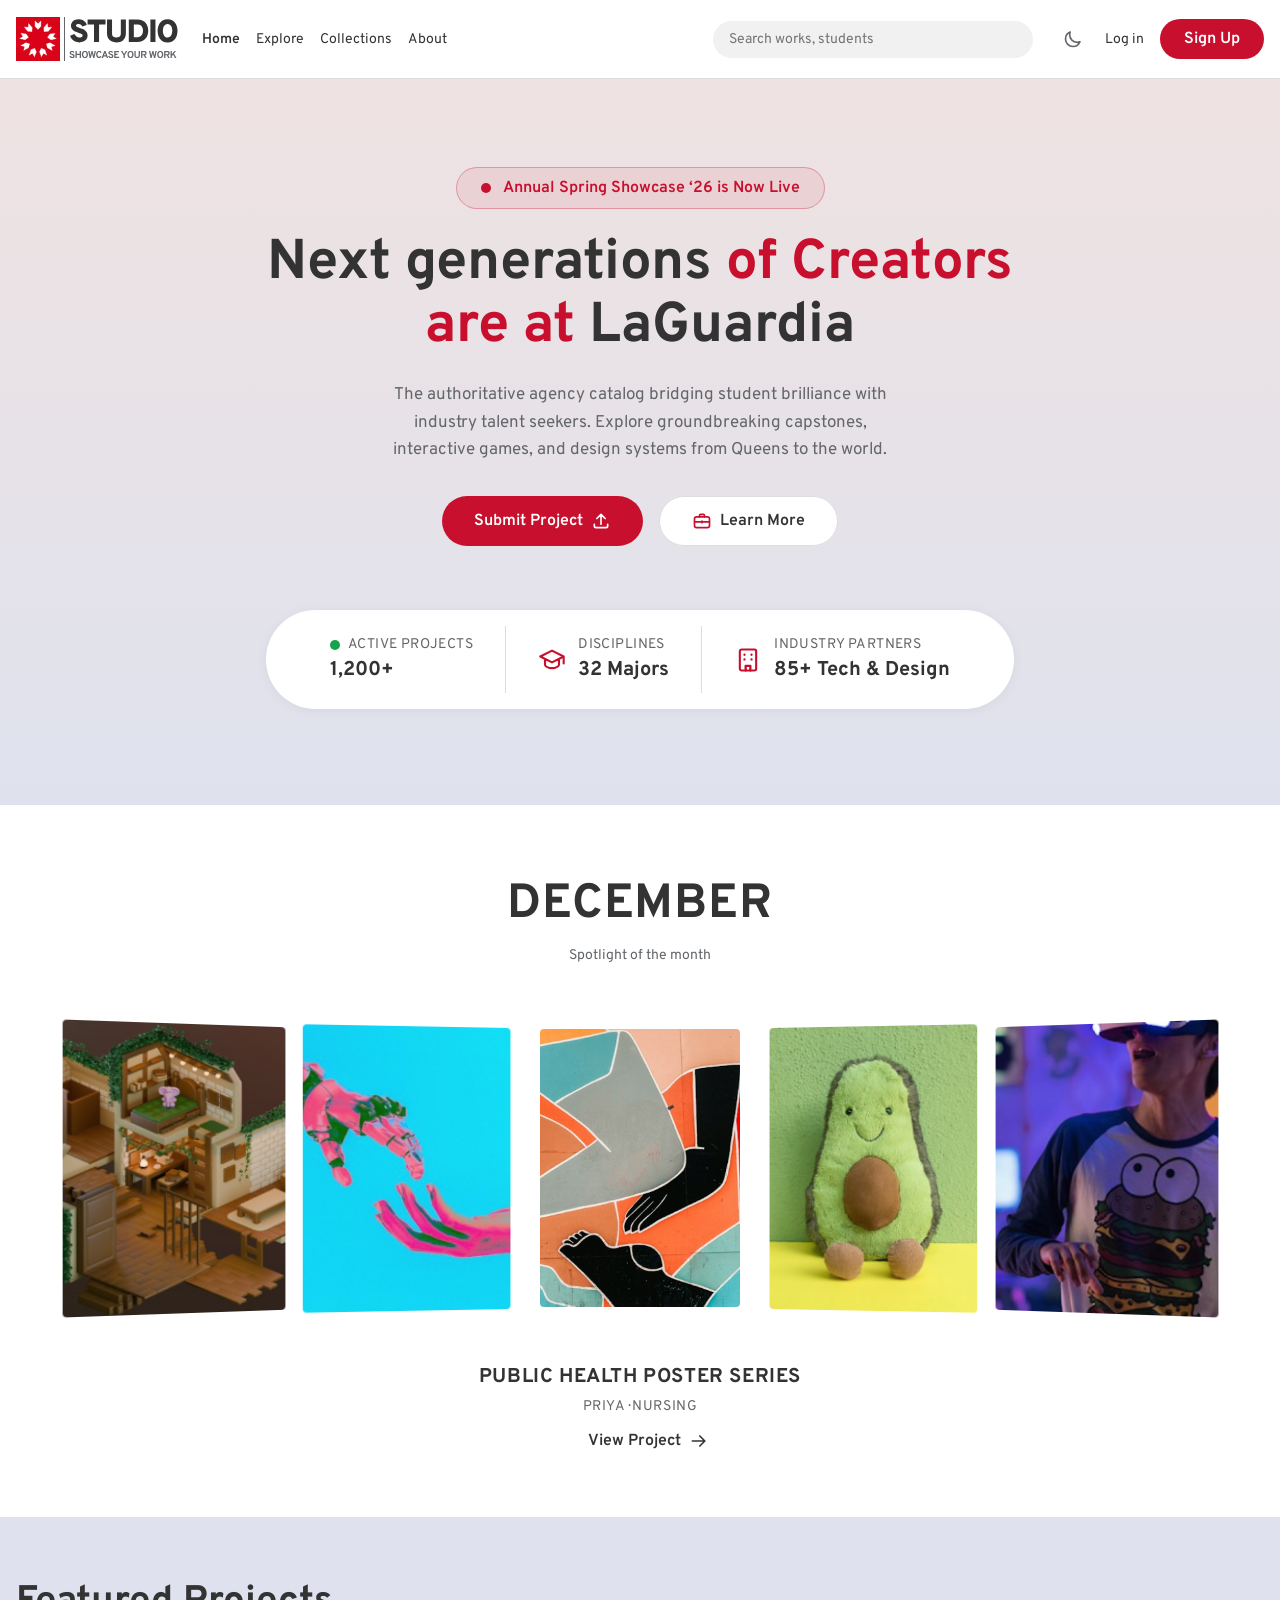
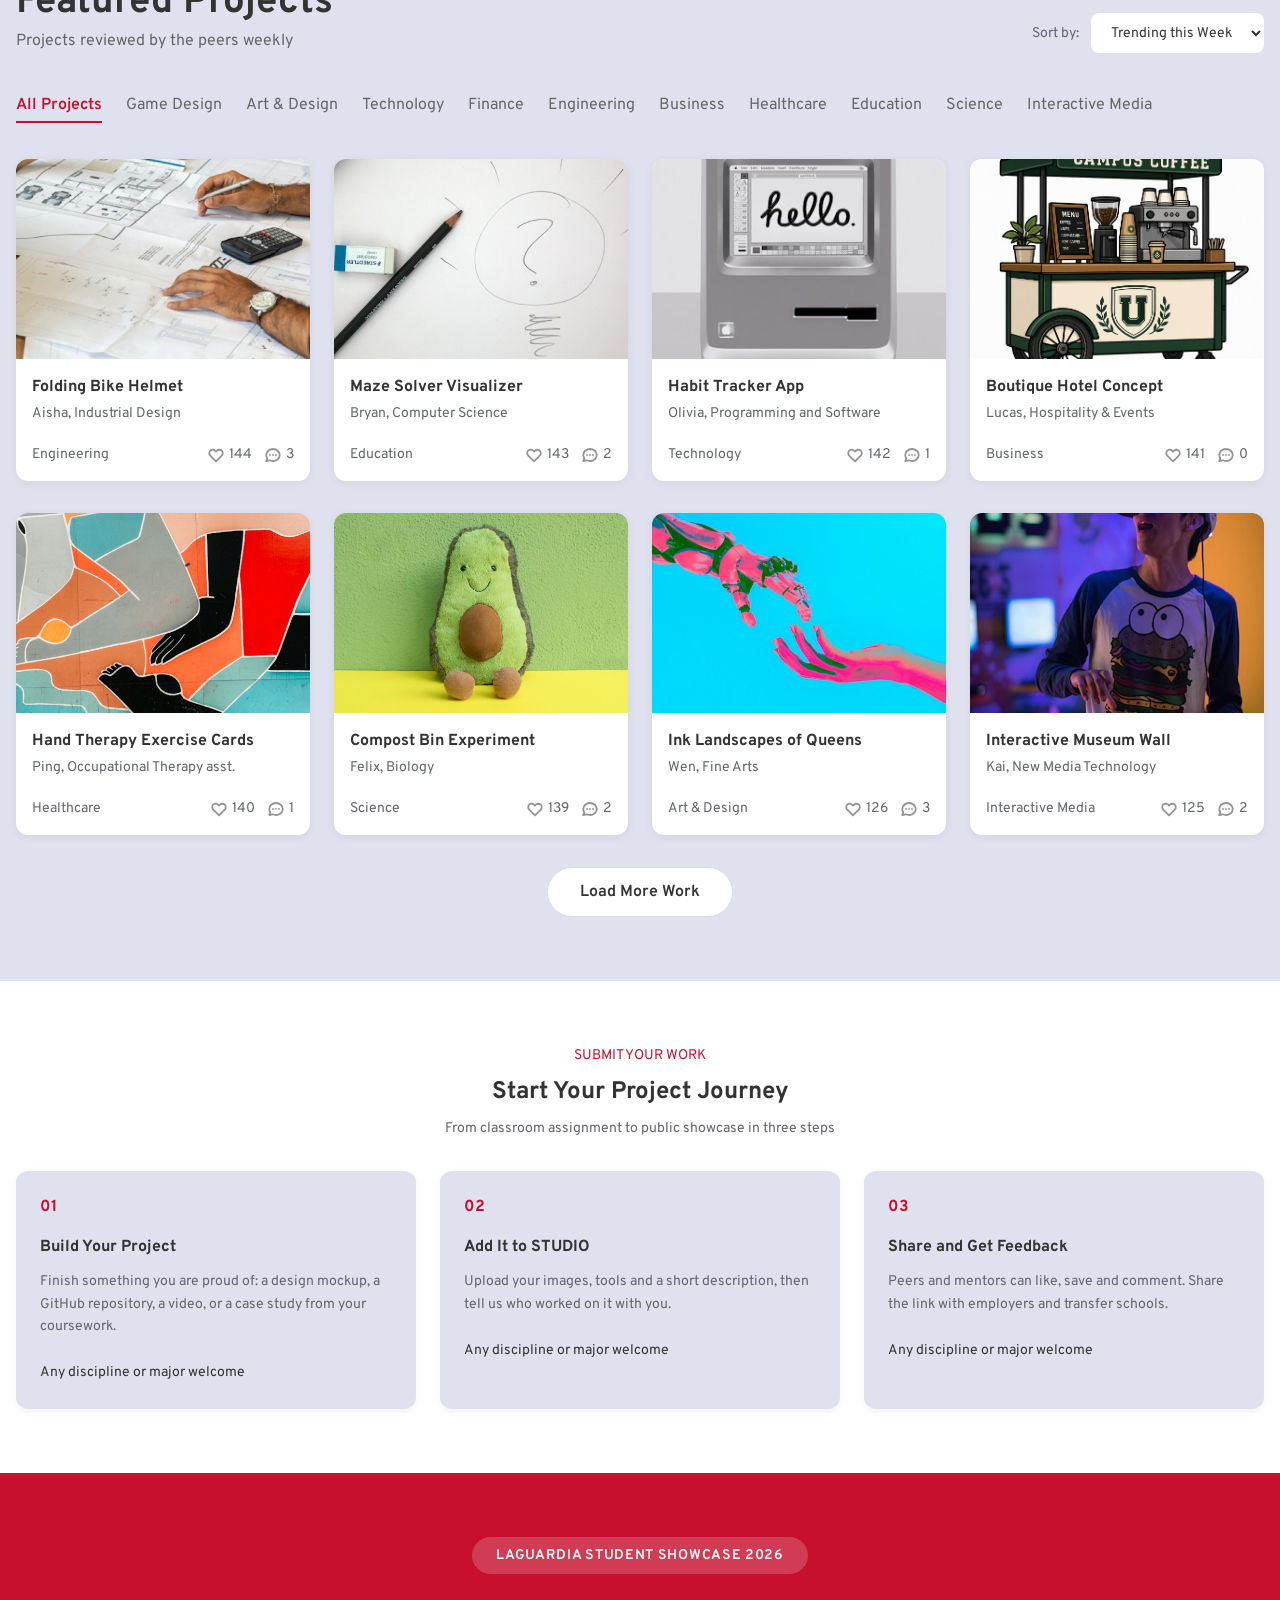
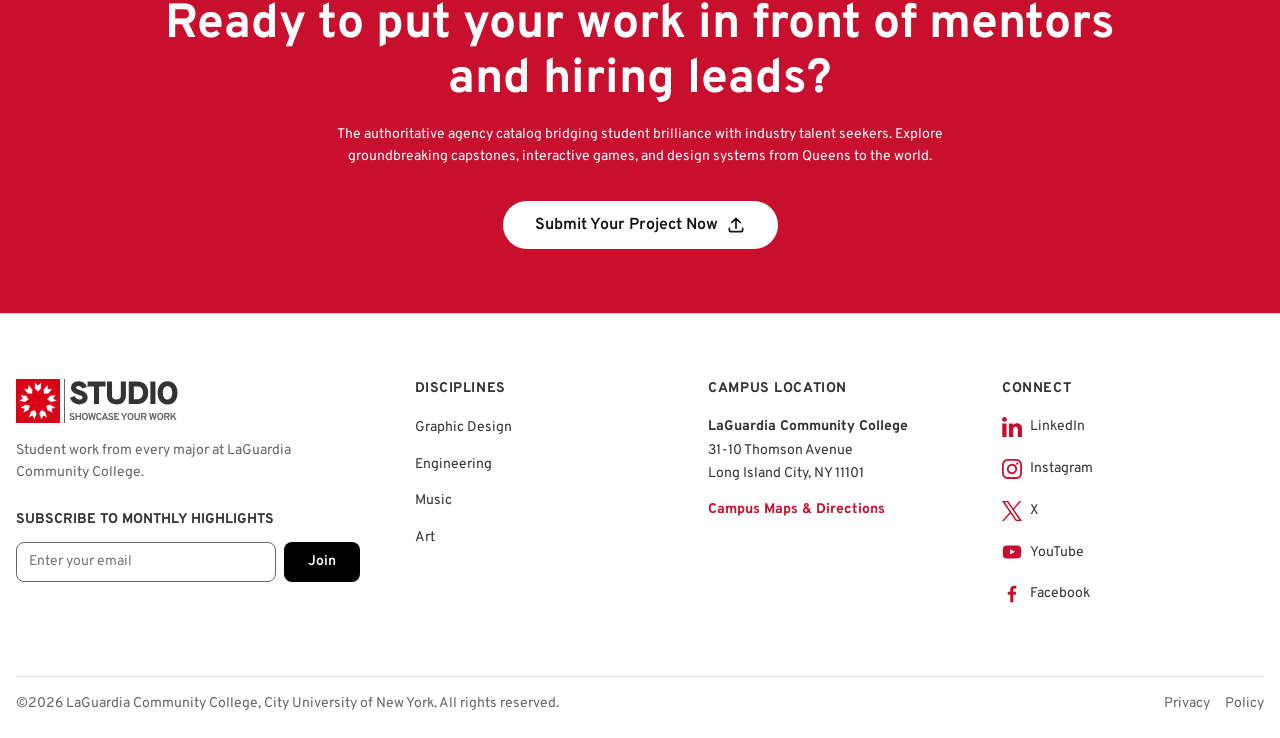
==== commit abb94a49: "Update index.html" ====
--- a/index.html
+++ b/index.html
@@ -42,7 +42,7 @@
         <p class="hero__text">The authoritative agency catalog bridging student brilliance with industry talent seekers. Explore groundbreaking capstones, interactive games, and design systems from Queens to the world.</p>
         <div class="hero__actions">
           <a class="button hero__submit" href="submit.html">Submit Project <svg viewBox="0 0 24 24" fill="none" aria-hidden="true"><path d="M12 16V4m0 0L7 9m5-5 5 5M4 16v2a2 2 0 0 0 2 2h12a2 2 0 0 0 2-2v-2" stroke="currentColor" stroke-width="2" stroke-linecap="round" stroke-linejoin="round"/></svg></a>
-          <a class="hero__learn" href="#projects"><svg viewBox="0 0 24 24" fill="none" aria-hidden="true"><rect x="3" y="7" width="18" height="13" rx="2.5" stroke="currentColor" stroke-width="2"/><path d="M9 7V5.5A1.5 1.5 0 0 1 10.5 4h3A1.5 1.5 0 0 1 15 5.5V7M3 13h18M12 12v2" stroke="currentColor" stroke-width="2" stroke-linecap="round"/></svg>Learn More</a>
+          <a class="hero__learn" href="#journey"><svg viewBox="0 0 24 24" fill="none" aria-hidden="true"><rect x="3" y="7" width="18" height="13" rx="2.5" stroke="currentColor" stroke-width="2"/><path d="M9 7V5.5A1.5 1.5 0 0 1 10.5 4h3A1.5 1.5 0 0 1 15 5.5V7M3 13h18M12 12v2" stroke="currentColor" stroke-width="2" stroke-linecap="round"/></svg>Learn More</a>
         </div>
         <ul class="hero-stats" aria-label="STUDIO at a glance">
           <li class="hero-stat">
@@ -61,6 +61,19 @@
       </div>
     </section>
 
+    <section class="spotlight" aria-labelledby="spotlight-title">
+      <div class="container">
+        <h2 class="spotlight__title" id="spotlight-title">November</h2>
+        <p class="spotlight__sub">Spotlight of the month</p>
+        <ul class="spotlight__track" id="spotlight-track"></ul>
+        <div class="spotlight__caption" id="spotlight-caption" hidden>
+          <h3 id="spotlight-name"></h3>
+          <p id="spotlight-meta"></p>
+          <a class="link-arrow" id="spotlight-link" href="#">View Project <svg viewBox="0 0 24 24" width="20" height="20" fill="none" aria-hidden="true"><path d="M4 12h15m0 0-6-6m6 6-6 6" stroke="currentColor" stroke-width="2" stroke-linecap="round" stroke-linejoin="round"/></svg></a>
+        </div>
+      </div>
+    </section>
+
     <section class="section section--featured" id="projects">
       <div class="container">
         <div class="section-head">
@@ -108,6 +121,28 @@
       <p class="page-message__title" id="gallery-message-title"></p>
       <p id="gallery-message-text"></p>
       <button class="button button--secondary" type="button" id="gallery-retry" hidden>Try Again</button>
+    </section>
+
+    <section class="journey" id="journey" aria-labelledby="journey-title">
+      <div class="container">
+        <p class="journey__eyebrow">Submit your work</p>
+        <h2 id="journey-title">Start Your Project Journey</h2>
+        <p class="journey__sub">From classroom assignment to public showcase in three steps</p>
+        <ol class="journey__cards">
+        <li class="journey-card"><span class="journey-card__num">01</span><h3>Build Your Project</h3><p>Finish something you are proud of: a design mockup, a GitHub repository, a video, or a case study from your coursework.</p><p class="journey-card__note">Any discipline or major welcome</p></li>
+        <li class="journey-card"><span class="journey-card__num">02</span><h3>Add It to STUDIO</h3><p>Upload your images, tools and a short description, then tell us who worked on it with you.</p><p class="journey-card__note">Any discipline or major welcome</p></li>
+        <li class="journey-card"><span class="journey-card__num">03</span><h3>Share and Get Feedback</h3><p>Peers and mentors can like, save and comment. Share the link with employers and transfer schools.</p><p class="journey-card__note">Any discipline or major welcome</p></li>
+        </ol>
+      </div>
+    </section>
+
+    <section class="cta-band" aria-labelledby="cta-title">
+      <div class="container">
+        <p class="cta-band__badge">LaGuardia Student Showcase 2026</p>
+        <h2 id="cta-title">Ready to put your work in front of mentors and hiring leads?</h2>
+        <p>The authoritative agency catalog bridging student brilliance with industry talent seekers. Explore groundbreaking capstones, interactive games, and design systems from Queens to the world.</p>
+        <a class="cta-band__button" href="submit.html">Submit Your Project Now <svg viewBox="0 0 24 24" fill="none" aria-hidden="true"><path d="M12 16V4m0 0L7 9m5-5 5 5M4 16v2a2 2 0 0 0 2 2h12a2 2 0 0 0 2-2v-2" stroke="currentColor" stroke-width="2" stroke-linecap="round" stroke-linejoin="round"/></svg></a>
+      </div>
     </section>
   </main>
 
@@ -135,44 +170,52 @@
   </template>
 
   <footer class="site-footer">
-    <div class="container site-footer__grid">
-      <section class="footer-col" aria-labelledby="footer-contact">
-        <h2 class="footer-col__title" id="footer-contact">Contact Us</h2>
-        <address class="footer-address">
-          31-10 Thompson Avenue<br>
-          Long Island City, NY 11101<br>
-          LaGuardia Community College
-        </address>
-        <a class="footer-link--accent" href="https://www.google.com/maps/search/?api=1&amp;query=31-10+Thompson+Avenue+Long+Island+City+NY+11101">Maps and Directions</a>
-      </section>
-
-      <section class="footer-col" aria-labelledby="footer-links">
-        <h2 class="footer-col__title" id="footer-links">Quicklinks</h2>
-        <ul>
-          <li><a href="#">Majors</a></li>
-          <li><a href="#">Help</a></li>
-          <li><a href="index.html">Collections</a></li>
-          <li><a href="submit.html">Start Your Project</a></li>
-        </ul>
-      </section>
-
-      <section class="footer-col" aria-labelledby="footer-follow">
-        <h2 class="footer-col__title" id="footer-follow">Follow Us</h2>
-        <!-- LaGuardia CC official accounts -->
-        <ul class="footer-social">
-          <li><a href="https://www.linkedin.com/school/laguardia-community-college/" target="_blank" rel="noopener noreferrer" aria-label="LinkedIn (opens in a new tab)"><img src="assets/icons/linkedin.svg" alt="" width="32" height="32"></a></li>
-          <li><a href="https://www.facebook.com/LaGuardiaCC" target="_blank" rel="noopener noreferrer" aria-label="Facebook (opens in a new tab)"><img src="assets/icons/facebook.svg" alt="" width="32" height="32"></a></li>
-          <li><a href="https://x.com/LaGuardiaCC" target="_blank" rel="noopener noreferrer" aria-label="X (opens in a new tab)"><img src="assets/icons/x.svg" alt="" width="32" height="32"></a></li>
-          <li><a href="https://www.instagram.com/LaGuardiaCC/" target="_blank" rel="noopener noreferrer" aria-label="Instagram (opens in a new tab)"><img src="assets/icons/instagram.svg" alt="" width="32" height="32"></a></li>
-          <li><a href="https://www.youtube.com/user/LaGuardiaCCollege" target="_blank" rel="noopener noreferrer" aria-label="YouTube (opens in a new tab)"><img src="assets/icons/youtube.svg" alt="" width="32" height="32"></a></li>
-        </ul>
-      </section>
-
-      <section class="footer-col" aria-labelledby="footer-brand">
-        <h2 class="footer-col__title footer-col__title--brand" id="footer-brand">Studio LAGCC</h2>
-        <p>Student work from every major</p>
-        <a class="button" href="submit.html">Start project</a>
-      </section>
+    <div class="container">
+      <div class="footer-grid">
+        <div class="footer-brand">
+          <a class="site-logo" href="index.html"><img class="logo--light" src="assets/images/logo-horizontal.svg" alt="LAGCC STUDIO, home" width="140" height="40"><img class="logo--dark" src="assets/images/logo-horizontal-dark.svg" alt="LAGCC STUDIO, home" width="140" height="40"></a>
+          <p class="footer-brand__text">Student work from every major at LaGuardia Community College.</p>
+          <form class="footer-news" id="news-form" novalidate>
+            <label class="footer-news__label" for="news-email">Subscribe to monthly highlights</label>
+            <div class="footer-news__row">
+              <input id="news-email" type="email" placeholder="Enter your email" autocomplete="email" required>
+              <button class="button button--dark" type="submit">Join</button>
+            </div>
+            <p class="footer-news__status" id="news-status" role="status"></p>
+          </form>
+        </div>
+        <nav class="footer-col" aria-labelledby="footer-disciplines">
+          <h2 id="footer-disciplines">Disciplines</h2>
+          <ul>
+            <li><a href="index.html?q=graphic">Graphic Design</a></li>
+            <li><a href="index.html?category=Engineering">Engineering</a></li>
+            <li><a href="index.html?q=music">Music</a></li>
+            <li><a href="index.html?category=Art%20%26%20Design">Art</a></li>
+          </ul>
+        </nav>
+        <section class="footer-col" aria-labelledby="footer-campus">
+          <h2 id="footer-campus">Campus Location</h2>
+          <address>
+            <strong>LaGuardia Community College</strong>
+            31-10 Thomson Avenue<br>Long Island City, NY 11101
+          </address>
+          <a class="footer-link--accent" href="https://www.google.com/maps/search/?api=1&amp;query=31-10+Thomson+Avenue+Long+Island+City+NY+11101" target="_blank" rel="noopener noreferrer">Campus Maps &amp; Directions<span class="visually-hidden"> (opens in a new tab)</span></a>
+        </section>
+        <nav class="footer-col footer-connect" aria-labelledby="footer-connect">
+          <h2 id="footer-connect">Connect</h2>
+          <ul>
+            <li><a href="https://www.linkedin.com/school/laguardia-community-college/" target="_blank" rel="noopener noreferrer"><img src="assets/icons/linkedin.svg" alt="" width="20" height="20">LinkedIn<span class="visually-hidden"> (opens in a new tab)</span></a></li>
+            <li><a href="https://www.instagram.com/LaGuardiaCC/" target="_blank" rel="noopener noreferrer"><img src="assets/icons/instagram.svg" alt="" width="20" height="20">Instagram<span class="visually-hidden"> (opens in a new tab)</span></a></li>
+            <li><a href="https://x.com/LaGuardiaCC" target="_blank" rel="noopener noreferrer"><img src="assets/icons/x.svg" alt="" width="20" height="20">X<span class="visually-hidden"> (opens in a new tab)</span></a></li>
+            <li><a href="https://www.youtube.com/user/LaGuardiaCCollege" target="_blank" rel="noopener noreferrer"><img src="assets/icons/youtube.svg" alt="" width="20" height="20">YouTube<span class="visually-hidden"> (opens in a new tab)</span></a></li>
+            <li><a href="https://www.facebook.com/LaGuardiaCC" target="_blank" rel="noopener noreferrer"><img src="assets/icons/facebook.svg" alt="" width="20" height="20">Facebook<span class="visually-hidden"> (opens in a new tab)</span></a></li>
+          </ul>
+        </nav>
+      </div>
+      <div class="footer-legal">
+        <p>&copy;2026 LaGuardia Community College, City University of New York. All rights reserved.</p>
+        <p><a href="#">Privacy</a> <a href="#">Policy</a></p>
+      </div>
     </div>
   </footer>
   <script src="js/auth.js"></script>
@@ -183,5 +226,7 @@
   <script src="js/filter.js"></script>
   <script src="js/app.js"></script>
   <script src="js/hero.js"></script>
+  <script src="js/spotlight.js"></script>
+  <script src="js/footer.js"></script>
 </body>
 </html>
--- a/css/styles.css
+++ b/css/styles.css
@@ -100,15 +100,3 @@
 .section h2 { margin: 0 0 var(--space-4); }
 
 /* footer */
-.site-footer { background: var(--color-surface); padding-block: var(--space-12) var(--space-8); margin-top: var(--space-8); }
-.site-footer__grid { display: grid; grid-template-columns: repeat(auto-fit, minmax(200px, 1fr)); gap: var(--space-8); }
-.footer-col__title { margin: 0 0 var(--space-4); font-size: var(--text-base); font-weight: 700; text-transform: uppercase; }
-.footer-col__title--brand { text-transform: none; }
-.footer-col ul { display: grid; gap: var(--space-3); list-style: none; margin: 0; padding: 0; }
-.footer-col .footer-social { display: flex; flex-wrap: wrap; gap: var(--space-3) var(--space-4); }
-.footer-social img { display: block; }
-.footer-col a:not(.button) { color: var(--color-text); font-size: var(--text-sm); text-decoration: none; }
-.footer-col a:not(.button):hover { text-decoration: underline; }
-.footer-address { margin-bottom: var(--space-3); font-style: normal; font-size: var(--text-sm); color: var(--color-text-muted); }
-.footer-col p { margin: 0 0 var(--space-4); font-weight: 600; }
-.footer-col a.footer-link--accent { color: var(--color-brand-red); }
--- a/css/components.css
+++ b/css/components.css
@@ -344,3 +344,145 @@
 .site-nav .explore-menu__all { font-size: var(--text-base); }
 .site-nav .explore-feature { font-size: var(--text-base); }
 .nav-item { position: static; }
+
+/* ---------- Project detail page ---------- */
+.project-page { padding-block: var(--space-4) var(--space-12); }
+.project-page[hidden] { display: none; }
+.breadcrumb { margin: var(--space-4) 0 var(--space-6); font-size: var(--text-base); }
+.breadcrumb a { color: var(--color-text); }
+.project-major { display: flex; align-items: center; gap: var(--space-2); margin: 0 0 var(--space-6); font-weight: 600; }
+.project-major::before { content: ""; width: 10px; height: 10px; background: var(--color-text); }
+.project-title { margin: 0 0 var(--space-6); font-size: var(--text-xl); line-height: 1.15; }
+.project-bar { display: flex; flex-wrap: wrap; align-items: center; justify-content: space-between; gap: var(--space-4); padding-block: var(--space-4); border-top: 3px solid var(--color-border); margin-bottom: var(--space-4); }
+.project-people { display: flex; align-items: center; gap: var(--space-3); }
+.project-people__text { margin: 0; display: grid; font-weight: 600; }
+.project-people__text a { color: var(--color-text); text-decoration: none; }
+.project-people__text a:hover { color: var(--color-link-hover); text-decoration: underline; }
+.project-people__text span { font-size: var(--text-sm); font-weight: 400; color: var(--color-text-muted); }
+.avatar-stack { display: flex; }
+.avatar-stack .avatar-dot + .avatar-dot { margin-left: -14px; }
+.avatar-dot { display: inline-grid; place-items: center; flex: none; width: 44px; height: 44px; border-radius: 50%; background: var(--color-border); color: var(--color-text); border: 2px solid var(--color-bg); font-weight: 700; }
+.project-actions { display: flex; flex-wrap: wrap; align-items: center; gap: var(--space-3); }
+.pill { display: inline-flex; align-items: center; gap: var(--space-2); height: 52px; padding: 0 var(--space-6); border: 2px solid var(--color-text); border-radius: 999px; background: transparent; color: var(--color-text); font: inherit; font-weight: 600; text-decoration: none; cursor: pointer; transition: background-color var(--transition), color var(--transition); }
+button.pill:hover, a.pill:hover { background: var(--color-surface); }
+.pill[aria-pressed="true"] { background: var(--color-text); color: var(--color-bg); }
+span.pill { cursor: default; }
+.project-actions .button--dark { display: inline-flex; align-items: center; height: 52px; padding: 0 var(--space-6); border-radius: var(--radius); text-decoration: none; font-weight: 600; }
+[data-theme="dark"] .button--dark { background: var(--color-text); color: var(--color-bg); }
+[data-theme="dark"] .button--dark:hover { background: #fff; }
+
+.project-hero { margin: var(--space-6) 0 0; }
+.project-hero img { display: block; width: 100%; max-height: 640px; aspect-ratio: 2 / 1; object-fit: cover; border-radius: var(--radius-card); background: var(--color-surface); }
+.project-thumbs { display: flex; gap: var(--space-3); margin: var(--space-3) 0 0; padding: 0; list-style: none; }
+.project-thumbs[hidden] { display: none; }
+.project-thumbs button { display: block; width: 96px; padding: 0; border: 2px solid transparent; border-radius: var(--radius); background: none; cursor: pointer; overflow: hidden; }
+.project-thumbs button[aria-pressed="true"] { border-color: var(--color-text); }
+.project-thumbs img { display: block; width: 100%; aspect-ratio: 4 / 3; object-fit: cover; }
+
+.project-facts { display: grid; grid-template-columns: repeat(auto-fit, minmax(200px, 1fr)); gap: var(--space-4); margin: var(--space-6) 0 0; }
+.project-facts div { padding: var(--space-3) var(--space-4); border-radius: var(--radius); background: var(--color-surface); }
+.project-facts dt { font-size: var(--text-sm); font-weight: 600; letter-spacing: 0.04em; text-transform: uppercase; color: var(--color-text-muted); }
+.project-facts dd { margin: var(--space-1) 0 0; font-weight: 700; }
+
+.project-section { margin-top: var(--space-12); padding-top: var(--space-6); border-top: 3px solid var(--color-border); }
+.project-section--narrow { max-width: 860px; }
+.project-section h2 { margin: 0 0 var(--space-4); font-size: 1.75rem; }
+.project-section__head { display: flex; flex-wrap: wrap; align-items: baseline; justify-content: space-between; gap: var(--space-3); }
+.project-section__head p { margin: 0; color: var(--color-text-muted); font-weight: 600; }
+.project-about { max-width: 70ch; margin: 0; line-height: 1.6; }
+.team-list { display: grid; grid-template-columns: repeat(auto-fit, minmax(240px, 1fr)); gap: var(--space-4); margin: 0; padding: 0; list-style: none; }
+.team-list li { display: flex; align-items: center; gap: var(--space-3); padding: var(--space-3) var(--space-4); border-radius: var(--radius); background: var(--color-surface); }
+.team-list li > div { display: grid; }
+.team-list span { color: var(--color-text-muted); }
+
+.comment-form { display: flex; gap: var(--space-4); align-items: flex-start; margin-bottom: var(--space-6); }
+.comment-form[hidden], .comment-login[hidden] { display: none; }
+.comment-form__main { flex: 1; min-width: 0; }
+.comment-form textarea { width: 100%; padding: var(--space-3) var(--space-4); border: 1px solid var(--color-text-muted); border-radius: var(--radius); background: var(--color-surface); color: var(--color-text); font: inherit; resize: vertical; }
+.comment-form__foot { display: flex; align-items: center; justify-content: space-between; gap: var(--space-4); margin-top: var(--space-3); }
+.comment-form__foot p { margin: 0; font-size: var(--text-sm); color: var(--color-text-muted); }
+.comment-form .button--dark { height: 52px; padding: 0 var(--space-6); border: 0; border-radius: 999px; font: inherit; font-weight: 600; cursor: pointer; }
+.comment-form .button--dark:disabled { opacity: 0.45; cursor: not-allowed; }
+.comment-login { padding: var(--space-4); border-radius: var(--radius); background: var(--color-surface); }
+.comment-login a { color: var(--color-text); font-weight: 600; }
+.comment-list { margin: 0; padding: 0; list-style: none; }
+.comment-list li { display: flex; gap: var(--space-4); padding-block: var(--space-4); border-top: 1px solid var(--color-border); }
+.comment-list p { margin: 0; }
+.comment-list__head { display: flex; gap: var(--space-3); margin-bottom: var(--space-1) !important; }
+.comment-list__head span { color: var(--color-text-muted); }
+.comment-list li > div { min-width: 0; overflow-wrap: anywhere; }
+
+@media (max-width: 600px) {
+  .pill, .project-actions .button--dark { height: 44px; padding: 0 var(--space-4); }
+  .project-hero img { aspect-ratio: 4 / 3; }
+}
+
+/* ---------- Spotlight of the month ---------- */
+.spotlight { padding-block: var(--space-12); text-align: center; background: var(--color-bg); }
+.spotlight[hidden] { display: none; }
+.spotlight__title { margin: 0; font-size: clamp(2rem, 4vw, 3rem); letter-spacing: 0.02em; text-transform: uppercase; }
+.spotlight__sub { margin: var(--space-1) 0 var(--space-8); font-size: var(--text-sm); color: var(--color-text-muted); }
+.spotlight__track { display: flex; justify-content: center; align-items: center; gap: var(--space-8); height: 340px; margin: 0 0 var(--space-6); padding: 0; list-style: none; perspective: 1200px; }
+.spotlight__track li { flex: 0 1 16%; height: 82%; transform: rotateY(calc(var(--o) * -9deg)) scale(calc(1 + var(--a) * 0.02)); transition: transform 0.3s ease; }
+.spotlight__track a { display: block; height: 100%; border-radius: 4px; overflow: hidden; background: var(--color-surface); outline-offset: 4px; }
+.spotlight__track img { display: block; width: 100%; height: 100%; object-fit: cover; transition: transform 0.4s ease, filter 0.3s ease; filter: saturate(0.9); }
+.spotlight__track a:hover img, .spotlight__track a:focus-visible img, .spotlight__track a.is-active img { filter: none; }
+.spotlight__track a:hover img { transform: scale(1.04); }
+.spotlight__caption[hidden] { display: none; }
+.spotlight__caption h3 { margin: var(--space-6) 0 var(--space-1); font-size: var(--text-lg); letter-spacing: 0.03em; text-transform: uppercase; }
+.spotlight__caption p { margin: 0 0 var(--space-3); font-size: var(--text-sm); letter-spacing: 0.04em; text-transform: uppercase; color: var(--color-text-muted); }
+.spotlight__caption .link-arrow { display: inline-flex; align-items: center; gap: var(--space-2); color: var(--color-text); font-weight: 600; text-decoration: none; }
+@media (max-width: 800px) {
+  .spotlight__track { justify-content: flex-start; height: 300px; overflow-x: auto; perspective: none; scroll-snap-type: x mandatory; padding-inline: var(--gutter); }
+  .spotlight__track li { flex: 0 0 62%; height: 100%; transform: none; scroll-snap-align: center; }
+}
+@media (prefers-reduced-motion: reduce) {
+  .spotlight__track li, .spotlight__track img { transition: none; }
+}
+
+/* ---------- Start your project journey + call to action ---------- */
+.journey { padding-block: var(--space-12); text-align: center; background: var(--color-bg); }
+.journey__eyebrow { margin: 0 0 var(--space-2); font-size: var(--text-sm); text-transform: uppercase; color: var(--color-brand-red); }
+.journey h2 { margin: 0 0 var(--space-2); font-size: 1.5rem; }
+.journey__sub { margin: 0 0 var(--space-8); color: var(--color-text-muted); font-size: var(--text-sm); }
+.journey__cards { display: grid; grid-template-columns: repeat(auto-fit, minmax(260px, 1fr)); gap: var(--space-6); margin: 0; padding: 0; list-style: none; text-align: left; }
+.journey-card { padding: var(--space-6); border-radius: var(--radius-card); background: var(--hero-to); box-shadow: var(--shadow-card); }
+.journey-card__num { display: block; margin-bottom: var(--space-4); color: var(--color-brand-red); font-weight: 700; }
+.journey-card h3 { margin: 0 0 var(--space-3); font-size: var(--text-base); }
+.journey-card p { margin: 0 0 var(--space-4); font-size: var(--text-sm); line-height: 1.6; color: var(--color-text-muted); }
+.journey-card .journey-card__note { margin: var(--space-6) 0 0; color: var(--color-text); }
+
+.cta-band { padding-block: var(--space-12); text-align: center; background: var(--color-brand-red); color: #fff; }
+.cta-band__badge { display: inline-block; margin: 0 0 var(--space-6); padding: var(--space-2) var(--space-6); border-radius: 999px; background: rgba(255, 255, 255, 0.18); font-size: var(--text-sm); font-weight: 600; letter-spacing: 0.05em; text-transform: uppercase; }
+.cta-band h2 { max-width: 20em; margin: 0 auto var(--space-4); font-size: clamp(1.75rem, 4vw, 3rem); line-height: 1.15; }
+.cta-band p:not(.cta-band__badge) { max-width: 48em; margin: 0 auto var(--space-8); font-size: var(--text-sm); line-height: 1.6; }
+.cta-band__button { display: inline-flex; align-items: center; gap: var(--space-2); padding: var(--space-3) var(--space-8); border-radius: 999px; background: #fff; color: #111; font-weight: 600; text-decoration: none; transition: background-color var(--transition); }
+.cta-band__button:hover, .cta-band__button:focus-visible { background: #f1f1f1; }
+.cta-band__button svg { width: 20px; height: 20px; }
+
+/* ---------- Footer ---------- */
+.site-footer { margin-top: 0; padding-block: var(--space-12) var(--space-6); background: var(--color-bg); border-top: 1px solid var(--color-border); }
+.footer-grid { display: grid; grid-template-columns: 1.4fr 1fr 1fr 1fr; gap: var(--space-8); }
+.footer-brand__text { max-width: 22em; margin: var(--space-4) 0 var(--space-6); font-size: var(--text-sm); line-height: 1.6; color: var(--color-text-muted); }
+.footer-news__label { display: block; margin-bottom: var(--space-3); font-size: var(--text-sm); font-weight: 700; text-transform: uppercase; }
+.footer-news__row { display: flex; gap: var(--space-2); }
+.footer-news input { flex: 1; min-width: 0; max-width: 260px; height: 40px; padding: 0 var(--space-3); border: 1px solid var(--color-text-muted); border-radius: var(--radius); background: var(--color-bg); color: var(--color-text); font: inherit; font-size: var(--text-sm); }
+.footer-news .button--dark { height: 40px; padding: 0 var(--space-6); border: 0; font: inherit; font-size: var(--text-sm); font-weight: 600; cursor: pointer; }
+.footer-news__status { min-height: 1.4em; margin: var(--space-2) 0 0; font-size: var(--text-sm); color: var(--color-text-muted); }
+.footer-news__status.is-error { color: var(--color-brand-red); }
+[data-theme="dark"] .footer-news__status.is-error { color: #FF8A9A; }
+.footer-col h2 { margin: 0 0 var(--space-4); font-size: var(--text-sm); font-weight: 700; letter-spacing: 0.04em; text-transform: uppercase; }
+.footer-col ul { display: grid; gap: var(--space-3); margin: 0; padding: 0; list-style: none; }
+.footer-col a, .footer-col address { font-size: var(--text-sm); font-style: normal; line-height: 1.7; color: var(--color-text); text-decoration: none; }
+.footer-col address strong { display: block; }
+.footer-col a:hover, .footer-col a:focus-visible { color: var(--color-link-hover); text-decoration: underline; }
+.footer-col a.footer-link--accent { display: inline-block; margin-top: var(--space-3); color: var(--color-brand-red); font-weight: 700; }
+[data-theme="dark"] .footer-col a.footer-link--accent { color: #FF8A9A; }
+.footer-connect a { display: inline-flex; align-items: center; gap: var(--space-2); }
+[data-theme="dark"] .footer-connect img { filter: brightness(0) invert(1); }
+.footer-legal { display: flex; flex-wrap: wrap; justify-content: space-between; gap: var(--space-3); margin-top: var(--space-12); padding-top: var(--space-4); border-top: 1px solid var(--color-border); font-size: var(--text-sm); color: var(--color-text-muted); }
+.footer-legal p { margin: 0; }
+.footer-legal a { margin-left: var(--space-3); color: var(--color-text-muted); text-decoration: none; }
+.footer-legal a:hover { color: var(--color-link-hover); text-decoration: underline; }
+@media (max-width: 900px) { .footer-grid { grid-template-columns: 1fr 1fr; } .footer-brand { grid-column: 1 / -1; } }
+@media (max-width: 520px) { .footer-grid { grid-template-columns: 1fr; } }
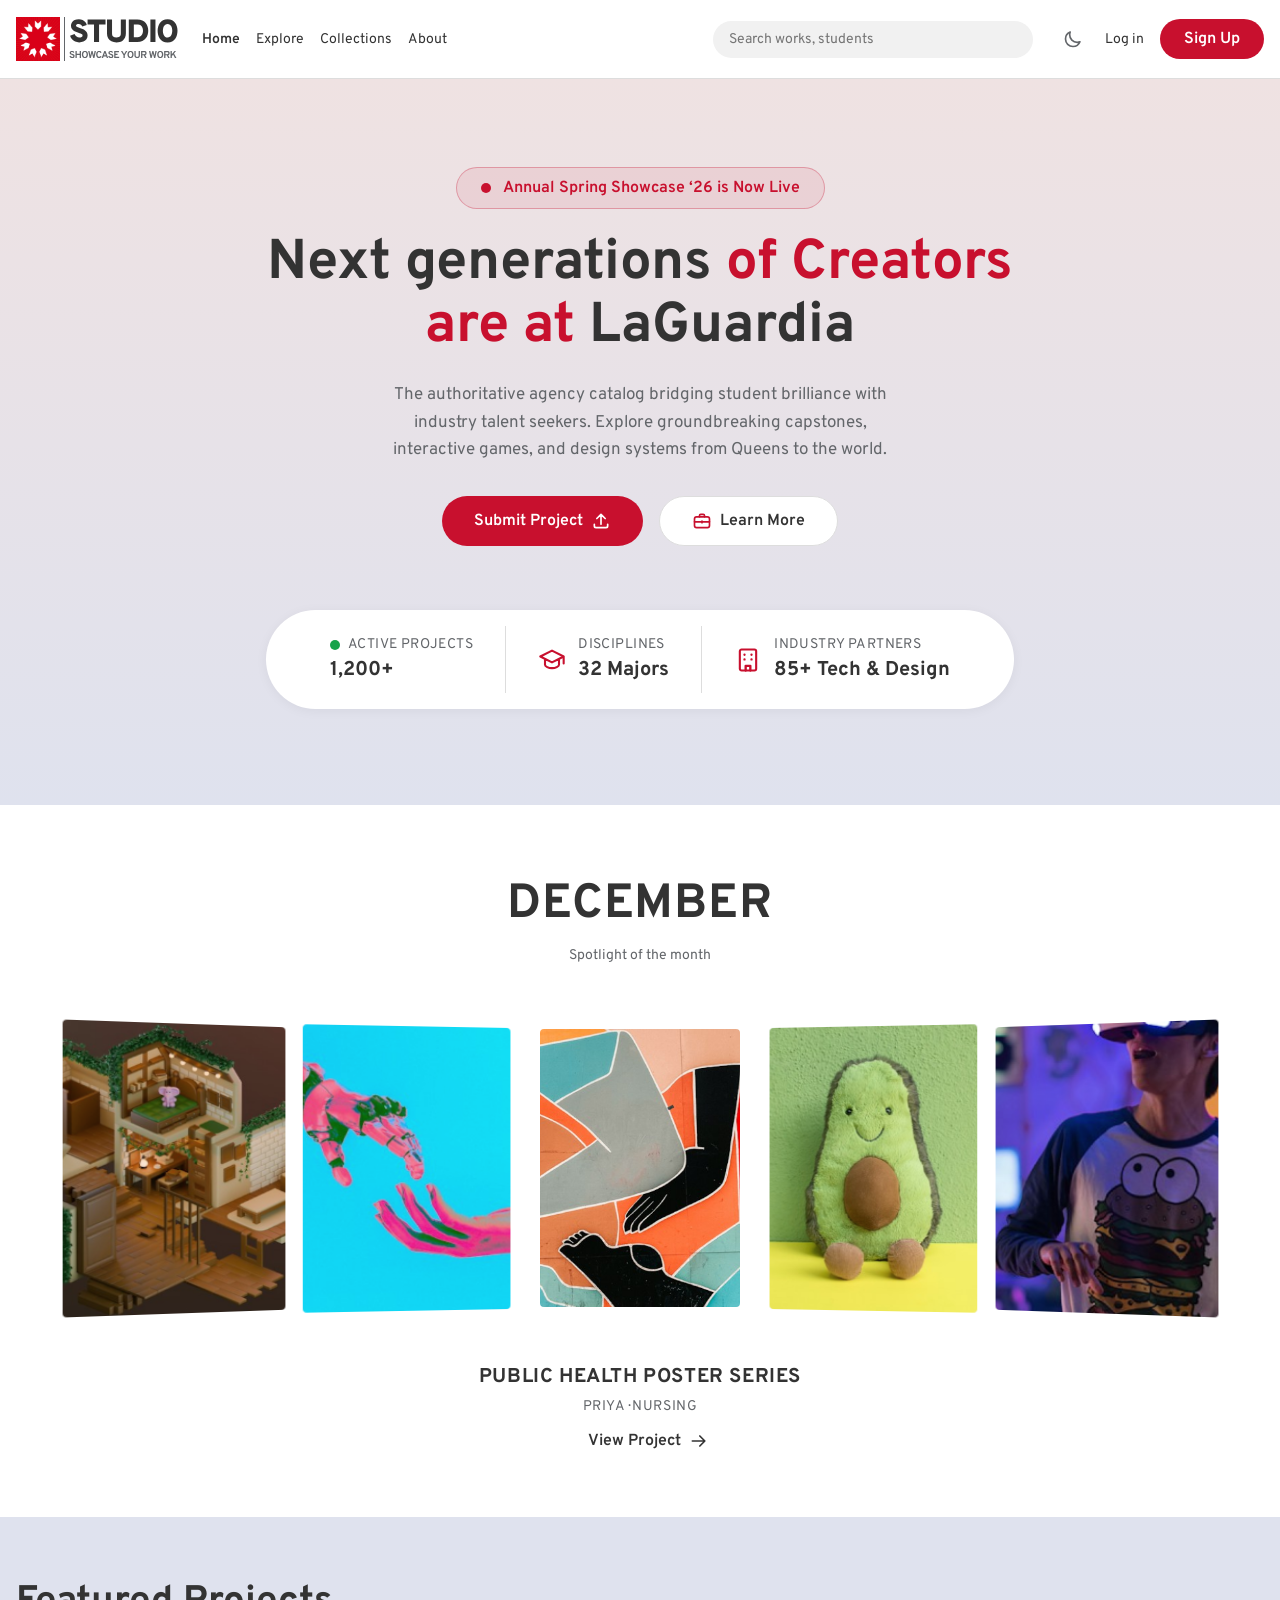
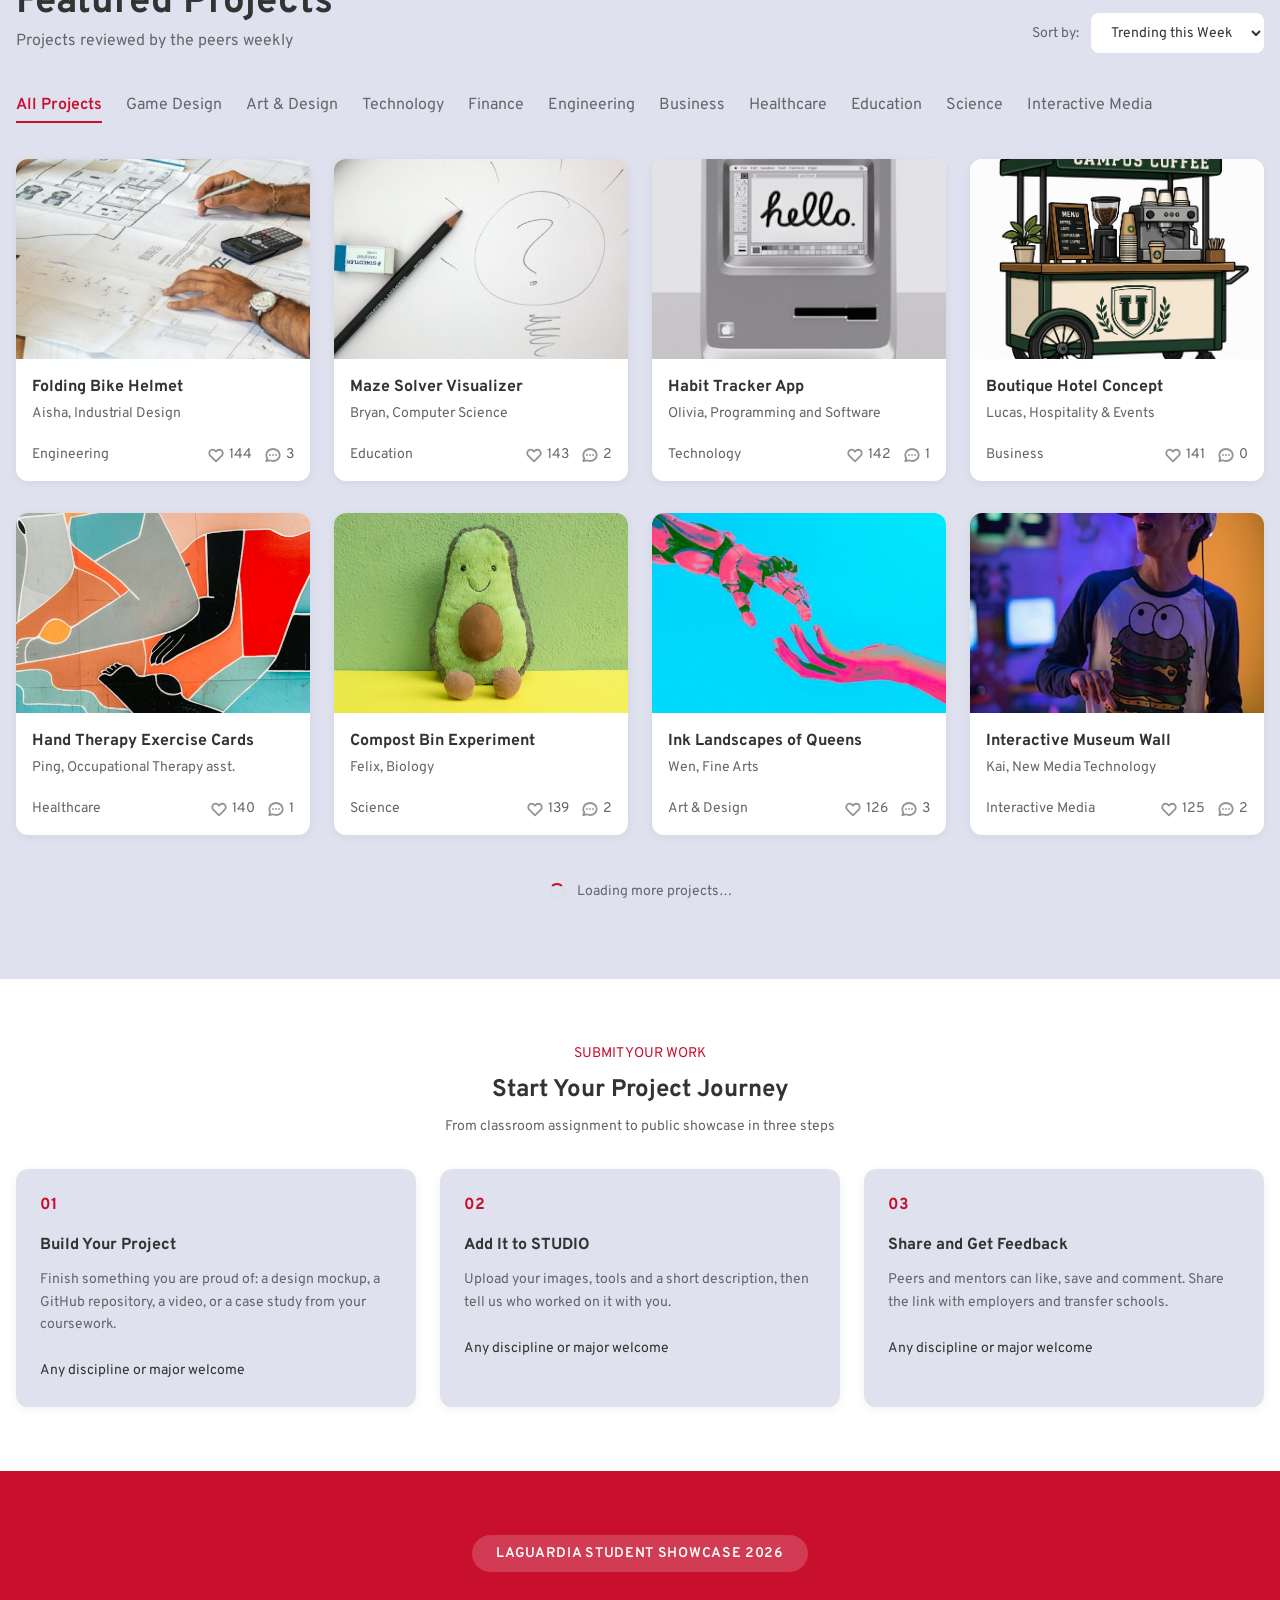
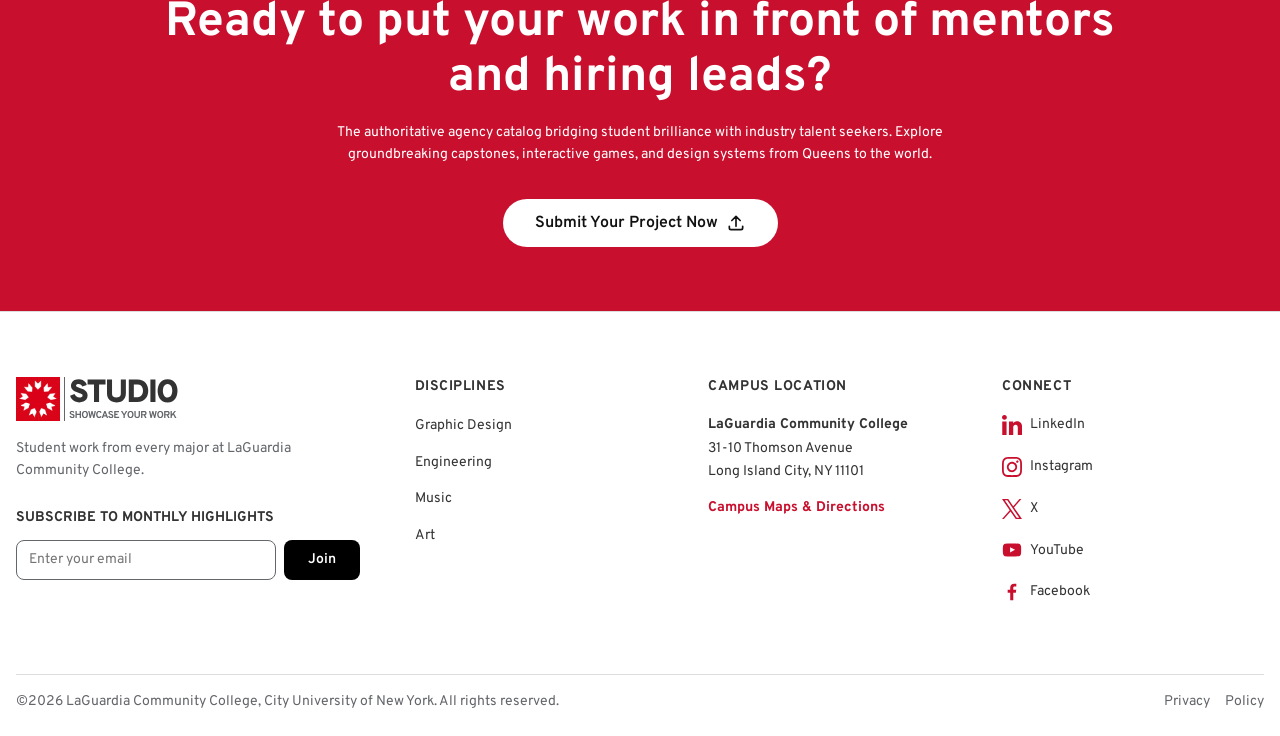
==== commit 537afe41: "Update index.html" ====
--- a/index.html
+++ b/index.html
@@ -109,7 +109,9 @@
         <p class="visually-hidden" id="result-count" role="status"></p>
         <div class="load-more" id="load-more-wrap" hidden>
           <button class="load-more__button" type="button" id="load-more">Load More Work</button>
-        </div>
+          <p class="scroll-loading" id="scroll-loading" hidden><span class="scroll-loading__dot" aria-hidden="true"></span>Loading more projects&hellip;</p>
+        </div>
+        <p class="scroll-end" id="scroll-end" hidden></p>
         <div class="no-results" id="no-results" hidden>
           <p class="no-results__title" id="no-results-text"></p>
           <p>Try a different word or category.</p>
--- a/css/components.css
+++ b/css/components.css
@@ -486,3 +486,18 @@
 .footer-legal a:hover { color: var(--color-link-hover); text-decoration: underline; }
 @media (max-width: 900px) { .footer-grid { grid-template-columns: 1fr 1fr; } .footer-brand { grid-column: 1 / -1; } }
 @media (max-width: 520px) { .footer-grid { grid-template-columns: 1fr; } }
+
+/* ---------- Load more while scrolling ---------- */
+.load-more { min-height: 48px; align-items: center; }
+.scroll-loading { display: flex; align-items: center; gap: var(--space-3); margin: 0; color: var(--color-text-muted); font-size: var(--text-sm); }
+.scroll-loading[hidden], .load-more__button[hidden] { display: none; }
+.scroll-loading__dot { width: 16px; height: 16px; border: 2px solid var(--color-border); border-top-color: var(--color-brand-red); border-radius: 50%; animation: spin 0.8s linear infinite; }
+.scroll-end { margin: var(--space-8) 0 0; text-align: center; color: var(--color-text-muted); font-size: var(--text-sm); }
+.scroll-end[hidden] { display: none; }
+.project-card.is-new, .project-grid > .is-new { animation: card-in 0.5s ease both; }
+@keyframes card-in { from { opacity: 0; transform: translateY(16px); } to { opacity: 1; transform: none; } }
+@keyframes spin { to { transform: rotate(360deg); } }
+@media (prefers-reduced-motion: reduce) {
+  .project-card.is-new, .project-grid > .is-new { animation: none; }
+  .scroll-loading__dot { animation: none; }
+}
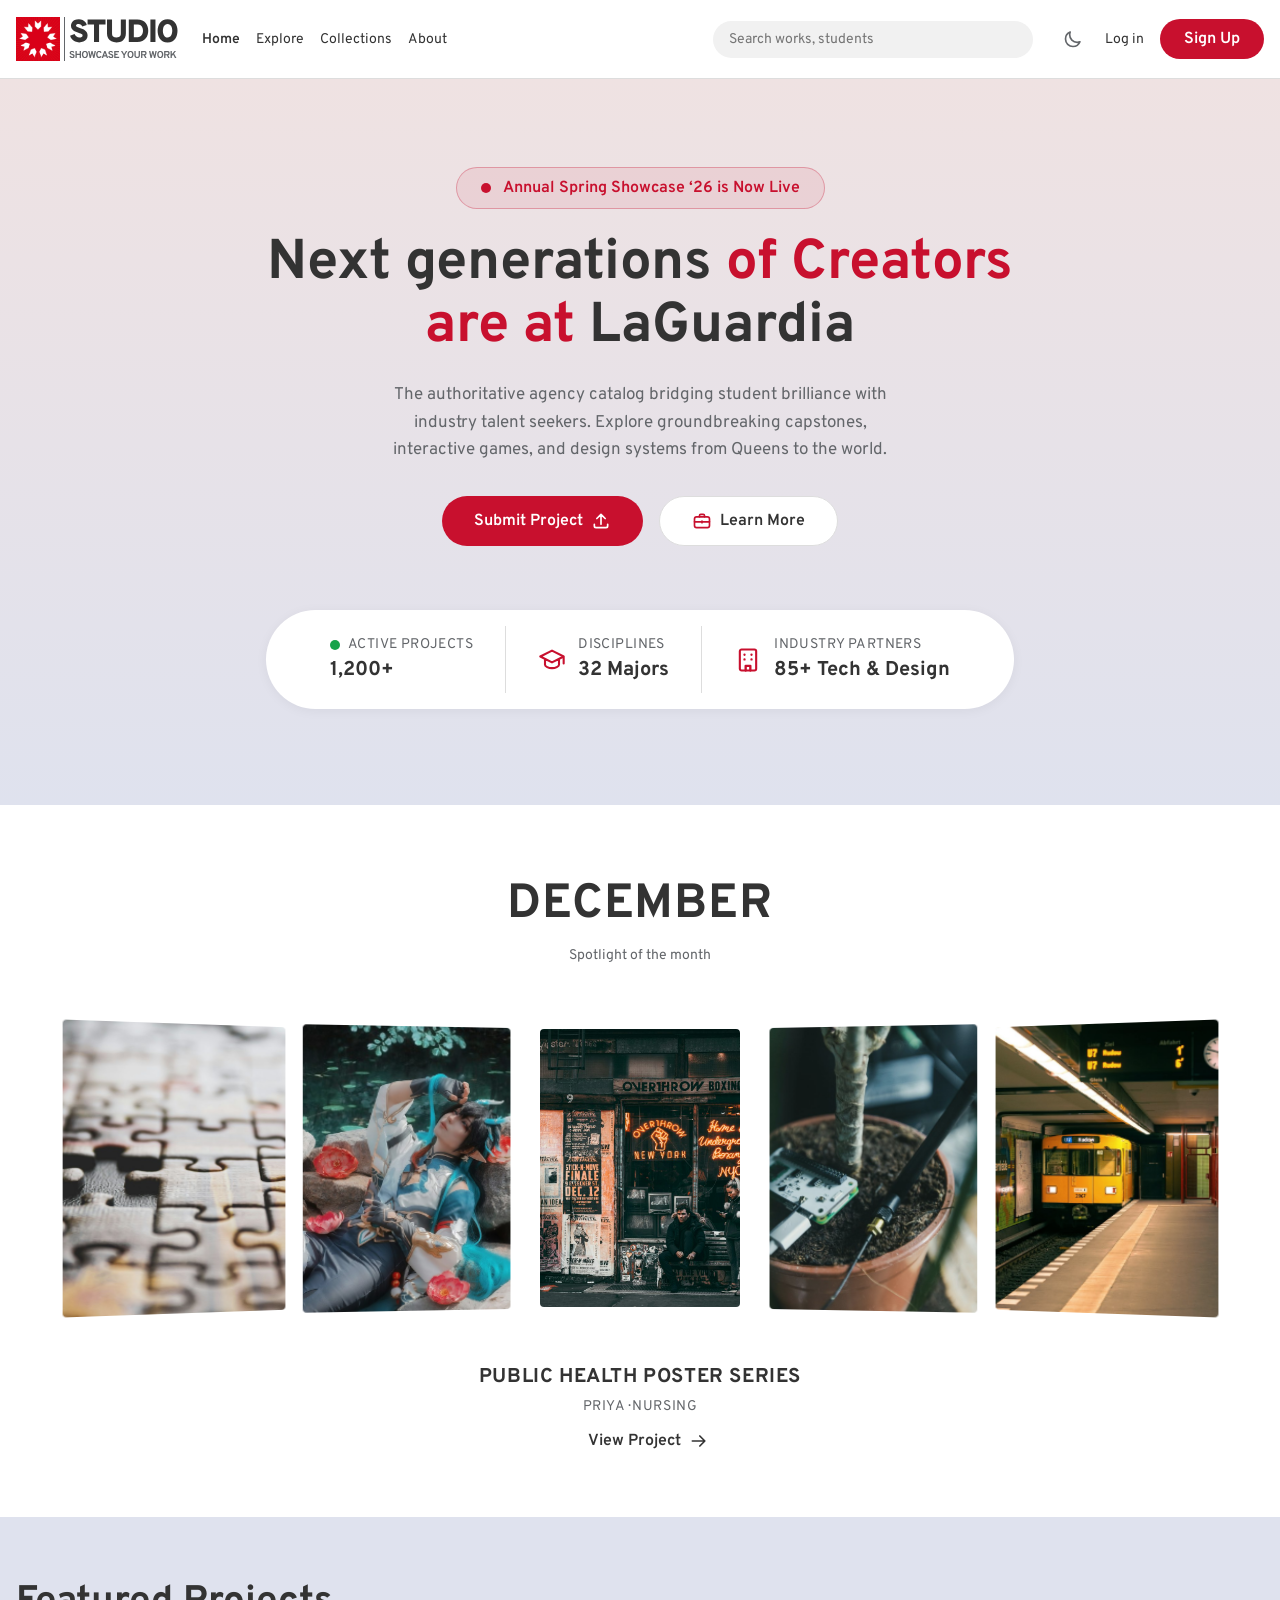
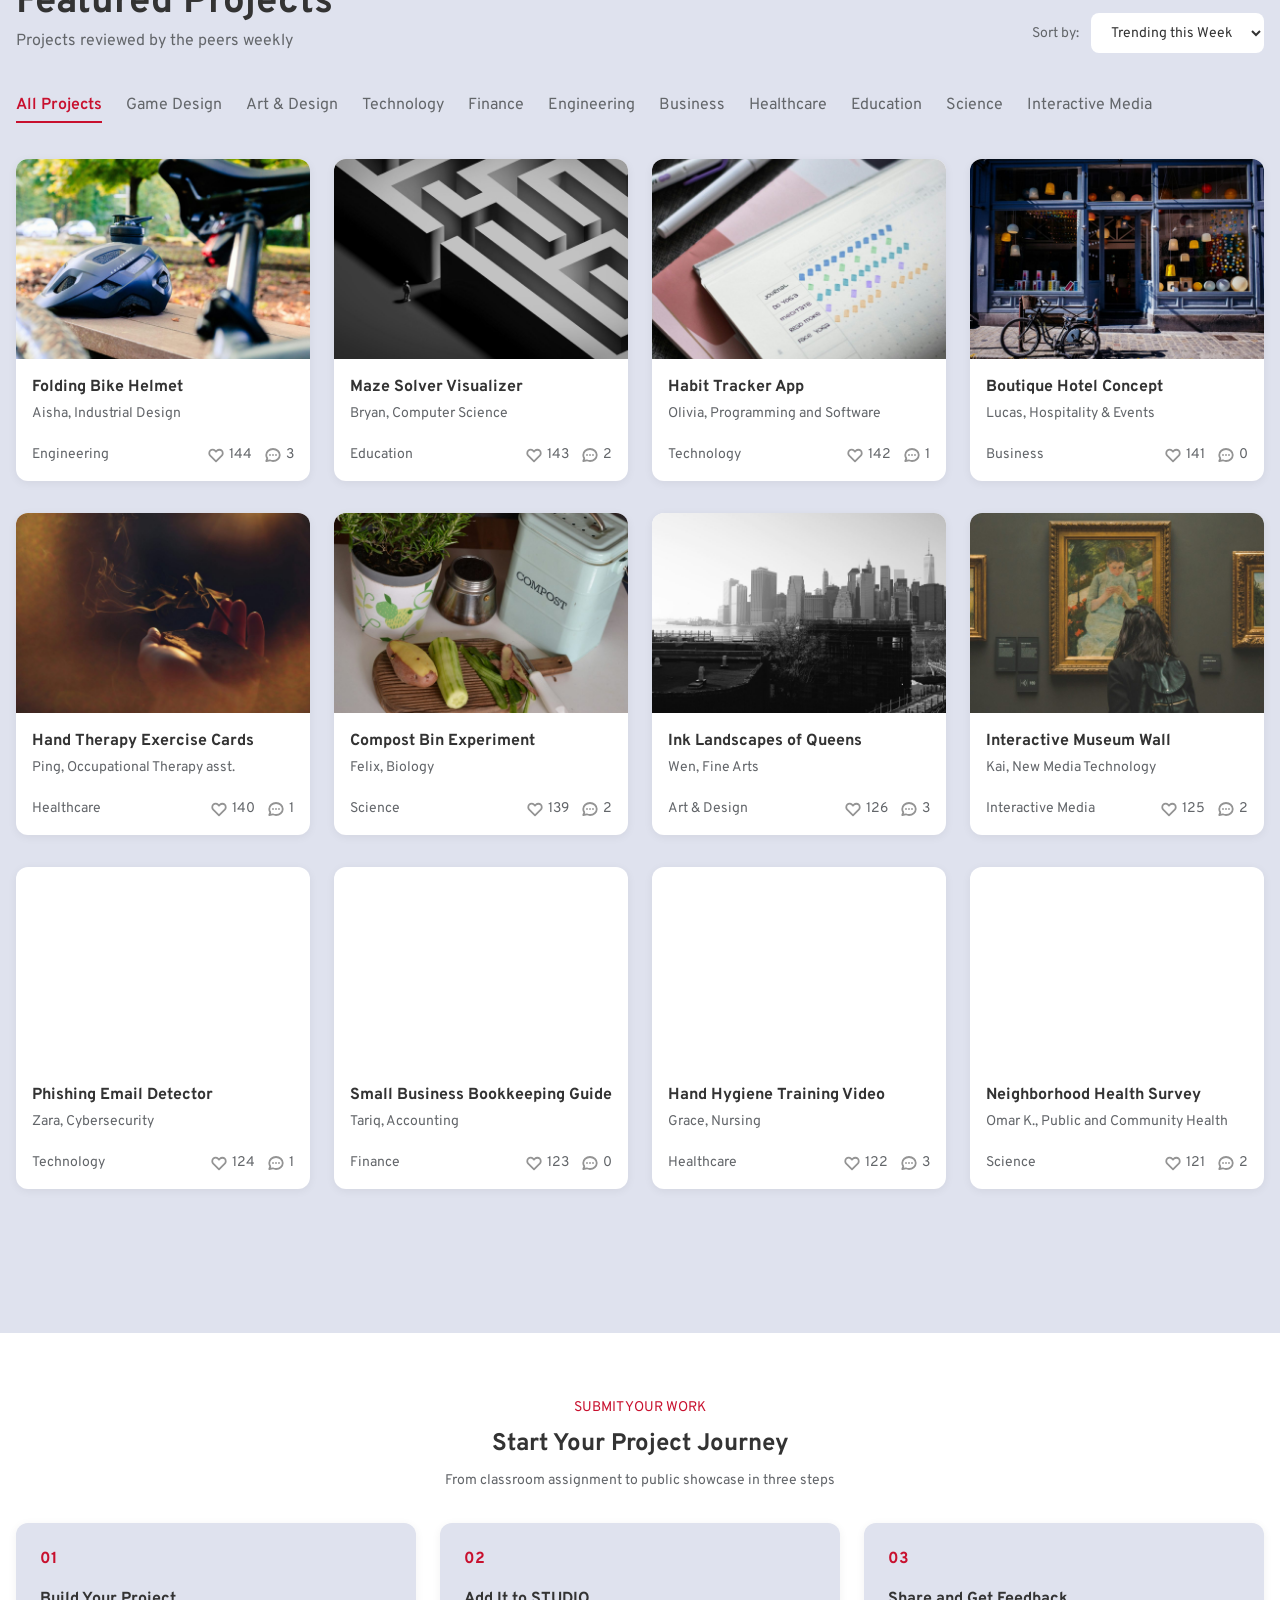
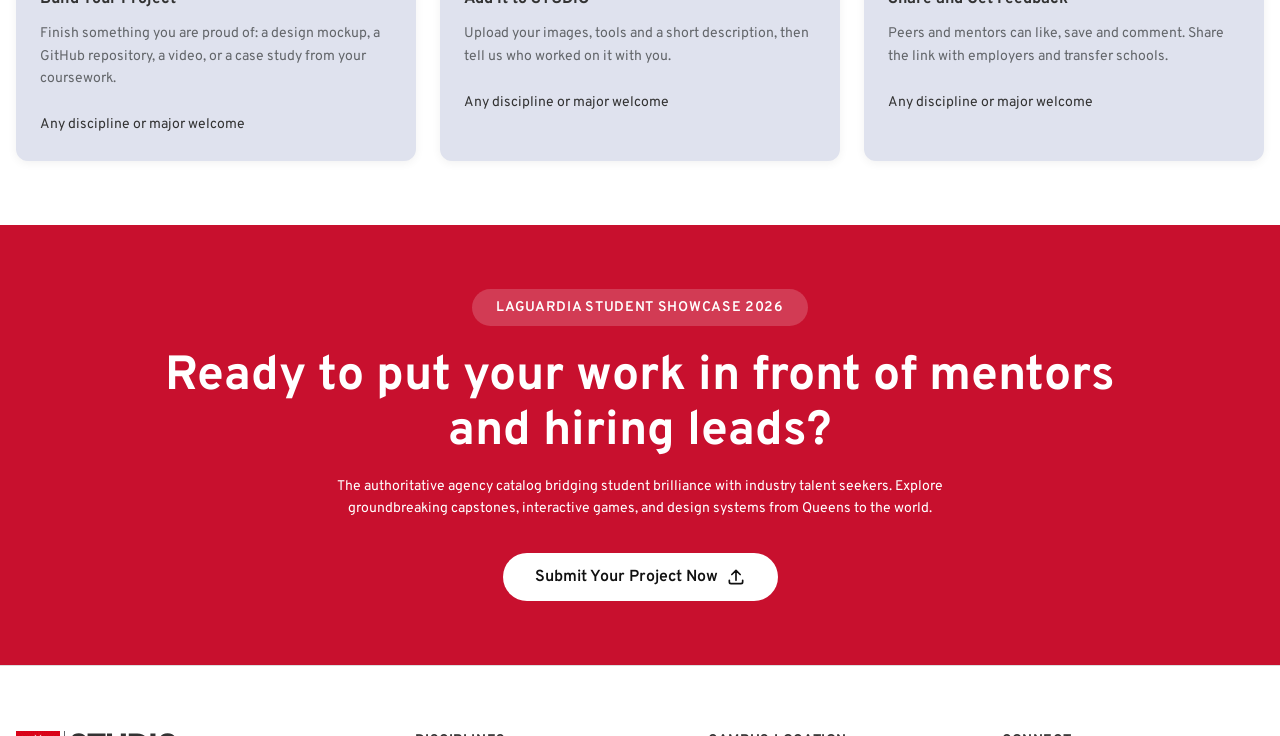
==== commit ec993653: "Update index.html" ====
--- a/index.html
+++ b/index.html
@@ -17,8 +17,8 @@
         <ul>
           <li><a href="index.html" aria-current="page">Home</a></li>
           <li class="nav-item"><a href="index.html#projects">Explore</a></li>
-          <li><a href="index.html">Collections</a></li>
-          <li><a href="index.html">About</a></li>
+          <li><a href="collections.html">Collections</a></li>
+          <li><a href="about.html">About</a></li>
         </ul>
       </nav>
       <input class="site-search" id="site-search" type="search" placeholder="Search works, students" aria-label="Search projects">
@@ -111,7 +111,6 @@
           <button class="load-more__button" type="button" id="load-more">Load More Work</button>
           <p class="scroll-loading" id="scroll-loading" hidden><span class="scroll-loading__dot" aria-hidden="true"></span>Loading more projects&hellip;</p>
         </div>
-        <p class="scroll-end" id="scroll-end" hidden></p>
         <div class="no-results" id="no-results" hidden>
           <p class="no-results__title" id="no-results-text"></p>
           <p>Try a different word or category.</p>
--- a/css/components.css
+++ b/css/components.css
@@ -268,7 +268,7 @@
 /* ---------- Featured Projects section (new design) ---------- */
 .section--featured { padding-block: var(--space-12); background: var(--hero-to); }
 .section-head { display: flex; flex-wrap: wrap; align-items: flex-end; justify-content: space-between; gap: var(--space-4); margin-bottom: var(--space-6); }
-.section--featured h2 { margin: 0; font-size: clamp(1.75rem, 3vw, 2.5rem); line-height: 1.15; }
+.section--featured h1, .section--featured h2 { margin: 0; font-size: clamp(1.75rem, 3vw, 2.5rem); line-height: 1.15; }
 .section-sub { margin: var(--space-1) 0 0; color: var(--color-text-muted); }
 .sort { display: flex; align-items: center; gap: var(--space-3); font-size: var(--text-sm); color: var(--color-text-muted); }
 .sort__select { height: 40px; padding: 0 var(--space-4); border: 0; border-radius: var(--radius); background: var(--color-bg); color: var(--color-text); font: inherit; cursor: pointer; }
@@ -492,8 +492,6 @@
 .scroll-loading { display: flex; align-items: center; gap: var(--space-3); margin: 0; color: var(--color-text-muted); font-size: var(--text-sm); }
 .scroll-loading[hidden], .load-more__button[hidden] { display: none; }
 .scroll-loading__dot { width: 16px; height: 16px; border: 2px solid var(--color-border); border-top-color: var(--color-brand-red); border-radius: 50%; animation: spin 0.8s linear infinite; }
-.scroll-end { margin: var(--space-8) 0 0; text-align: center; color: var(--color-text-muted); font-size: var(--text-sm); }
-.scroll-end[hidden] { display: none; }
 .project-card.is-new, .project-grid > .is-new { animation: card-in 0.5s ease both; }
 @keyframes card-in { from { opacity: 0; transform: translateY(16px); } to { opacity: 1; transform: none; } }
 @keyframes spin { to { transform: rotate(360deg); } }
@@ -501,3 +499,49 @@
   .project-card.is-new, .project-grid > .is-new { animation: none; }
   .scroll-loading__dot { animation: none; }
 }
+
+/* ---------- About page ---------- */
+.about-eyebrow { margin: 0 0 var(--space-4); font-size: var(--text-sm); font-weight: 700; letter-spacing: 0.14em; text-transform: uppercase; color: #FF8A9A; }
+.about-eyebrow--muted { color: var(--color-text-muted); }
+.about-hero { position: relative; display: flex; align-items: flex-end; min-height: 560px; background: #141414 url("../assets/images/study-group.jpg") center 40% / cover no-repeat; color: #fff; }
+.about-hero::before { content: ""; position: absolute; inset: 0; background: linear-gradient(to top, rgba(20, 20, 20, 0.95) 5%, rgba(20, 20, 20, 0.55) 55%, rgba(20, 20, 20, 0.25)); }
+.about-hero__inner { position: relative; padding-block: var(--space-12); }
+.about-hero h1 { max-width: 9em; margin: 0 0 var(--space-6); font-size: clamp(2.75rem, 7vw, 5.5rem); line-height: 1.02; font-weight: 800; letter-spacing: -0.02em; }
+.about-hero__text { max-width: 34em; margin: 0; font-size: 1.25rem; line-height: 1.55; color: #E4E4E4; }
+.about-band { padding-block: var(--space-12) calc(var(--space-12) * 0.85); background: var(--color-brand-red); color: #fff; text-align: center; }
+.about-band p { max-width: 26em; margin: 0 auto; font-size: clamp(1.5rem, 3vw, 2.25rem); line-height: 1.25; font-weight: 800; }
+.about-section { padding-block: calc(var(--space-12) * 1.6); }
+.about-rows { margin: 0; padding: 0; list-style: none; border-bottom: 1px solid var(--color-border); }
+.about-row { display: grid; grid-template-columns: 140px minmax(0, 1fr) minmax(0, 1.2fr); gap: var(--space-8); align-items: start; padding-block: var(--space-8) var(--space-8); border-top: 1px solid var(--color-border); }
+.about-row__num { font-size: clamp(2.75rem, 5vw, 4.5rem); line-height: 1; font-weight: 800; color: var(--color-brand-red); }
+.about-row h3 { margin: 0; font-size: clamp(1.75rem, 3vw, 2.25rem); line-height: 1.15; }
+.about-row p { margin: 0; font-size: 1.125rem; line-height: 1.7; color: var(--color-text-muted); }
+.about-team { padding-block: calc(var(--space-12) * 1.5); background: var(--color-surface); }
+.about-team h2 { margin: 0 0 var(--space-12); font-size: clamp(2rem, 4vw, 3rem); line-height: 1.1; font-weight: 800; }
+.team-grid { display: grid; grid-template-columns: repeat(3, minmax(0, 1fr)); gap: var(--space-6); margin: 0; padding: 0; list-style: none; }
+.team-card__block { display: flex; align-items: flex-end; height: 240px; padding: var(--space-4) var(--space-6); font-size: 6rem; line-height: 0.9; font-weight: 800; }
+.team-card__block--a { background: var(--color-brand-red); color: #fff; }
+.team-card__block--b { background: var(--color-text); color: var(--color-bg); }
+.team-card__block--c { background: var(--color-border); color: var(--color-text); }
+.team-card h3 { margin: var(--space-4) 0 var(--space-1); font-size: 1.375rem; }
+.team-card p { margin: 0; }
+.team-card__role { color: var(--color-text); }
+.team-card__note { margin-top: var(--space-1) !important; font-size: var(--text-sm); color: var(--color-text-muted); }
+.about-majors__grid { display: grid; grid-template-columns: repeat(2, minmax(0, 1fr)); gap: var(--space-12); align-items: start; }
+.about-majors h2 { margin: 0 0 var(--space-6); font-size: clamp(2rem, 4vw, 3rem); line-height: 1.1; font-weight: 800; }
+.about-majors p { margin: 0 0 var(--space-6); font-size: 1.125rem; line-height: 1.7; color: var(--color-text-muted); }
+.about-button { display: inline-block; padding: var(--space-3) var(--space-8); border-radius: 999px; background: var(--color-text); color: var(--color-bg); font-weight: 600; text-decoration: none; transition: opacity var(--transition); }
+.about-button:hover, .about-button:focus-visible { opacity: 0.85; color: var(--color-bg); }
+.major-pills { display: flex; flex-wrap: wrap; gap: var(--space-3); margin: 0; padding: var(--space-2) 0 0; list-style: none; }
+.major-pills a { display: inline-block; padding: 11px 20px; border: 1px solid var(--color-text-muted); border-radius: 999px; color: var(--color-text); text-decoration: none; transition: background-color var(--transition), color var(--transition), border-color var(--transition); }
+.major-pills a:hover, .major-pills a:focus-visible { border-color: var(--color-brand-red); color: var(--color-link-hover); }
+.cta-band h2 + .cta-band__button { margin-top: var(--space-4); }
+@media (max-width: 900px) {
+  .about-row { grid-template-columns: 1fr; gap: var(--space-3); }
+  .team-grid { grid-template-columns: 1fr; }
+  .team-card { display: grid; grid-template-columns: 110px 1fr; column-gap: var(--space-4); align-items: center; }
+  .team-card__block { grid-row: 1 / 4; height: 110px; padding: var(--space-2) var(--space-3); font-size: 2.75rem; }
+  .team-card h3 { margin-top: 0; }
+  .about-majors__grid { grid-template-columns: 1fr; gap: var(--space-8); }
+  .about-hero { min-height: 480px; }
+}
